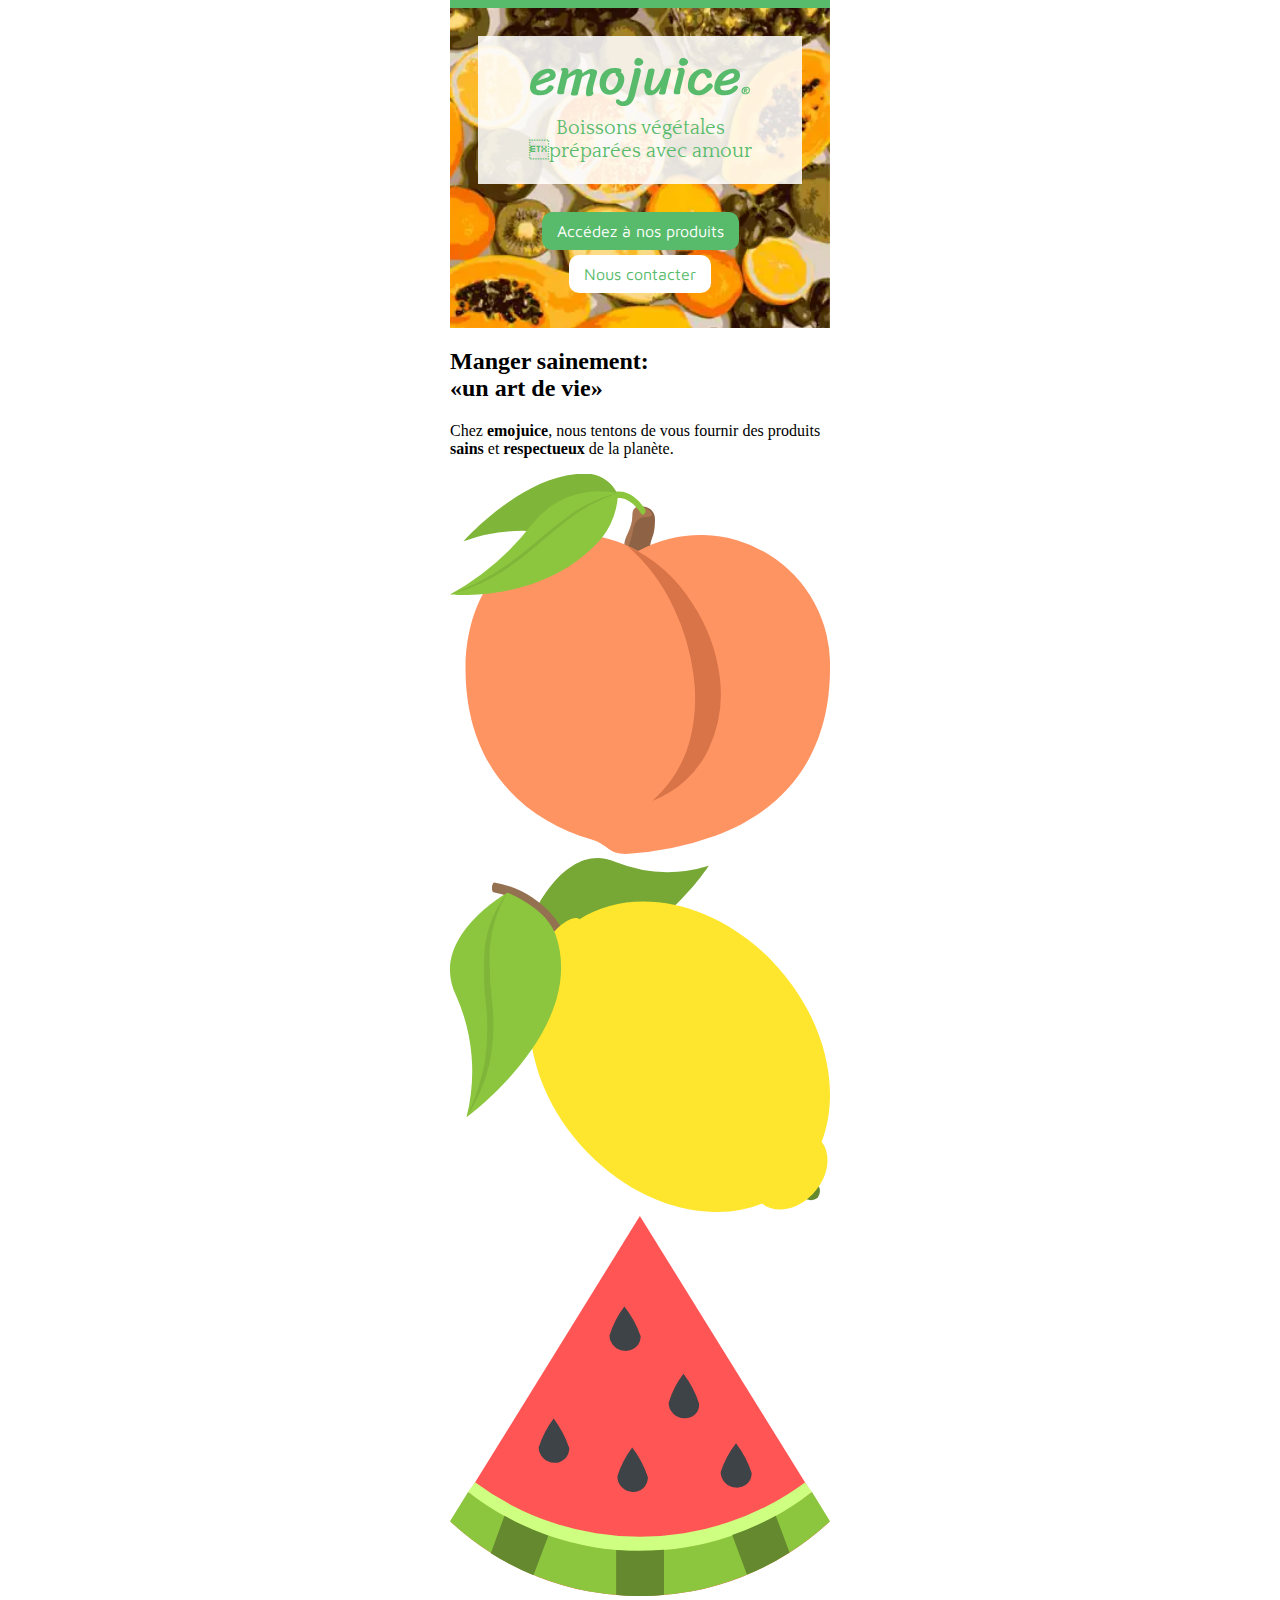
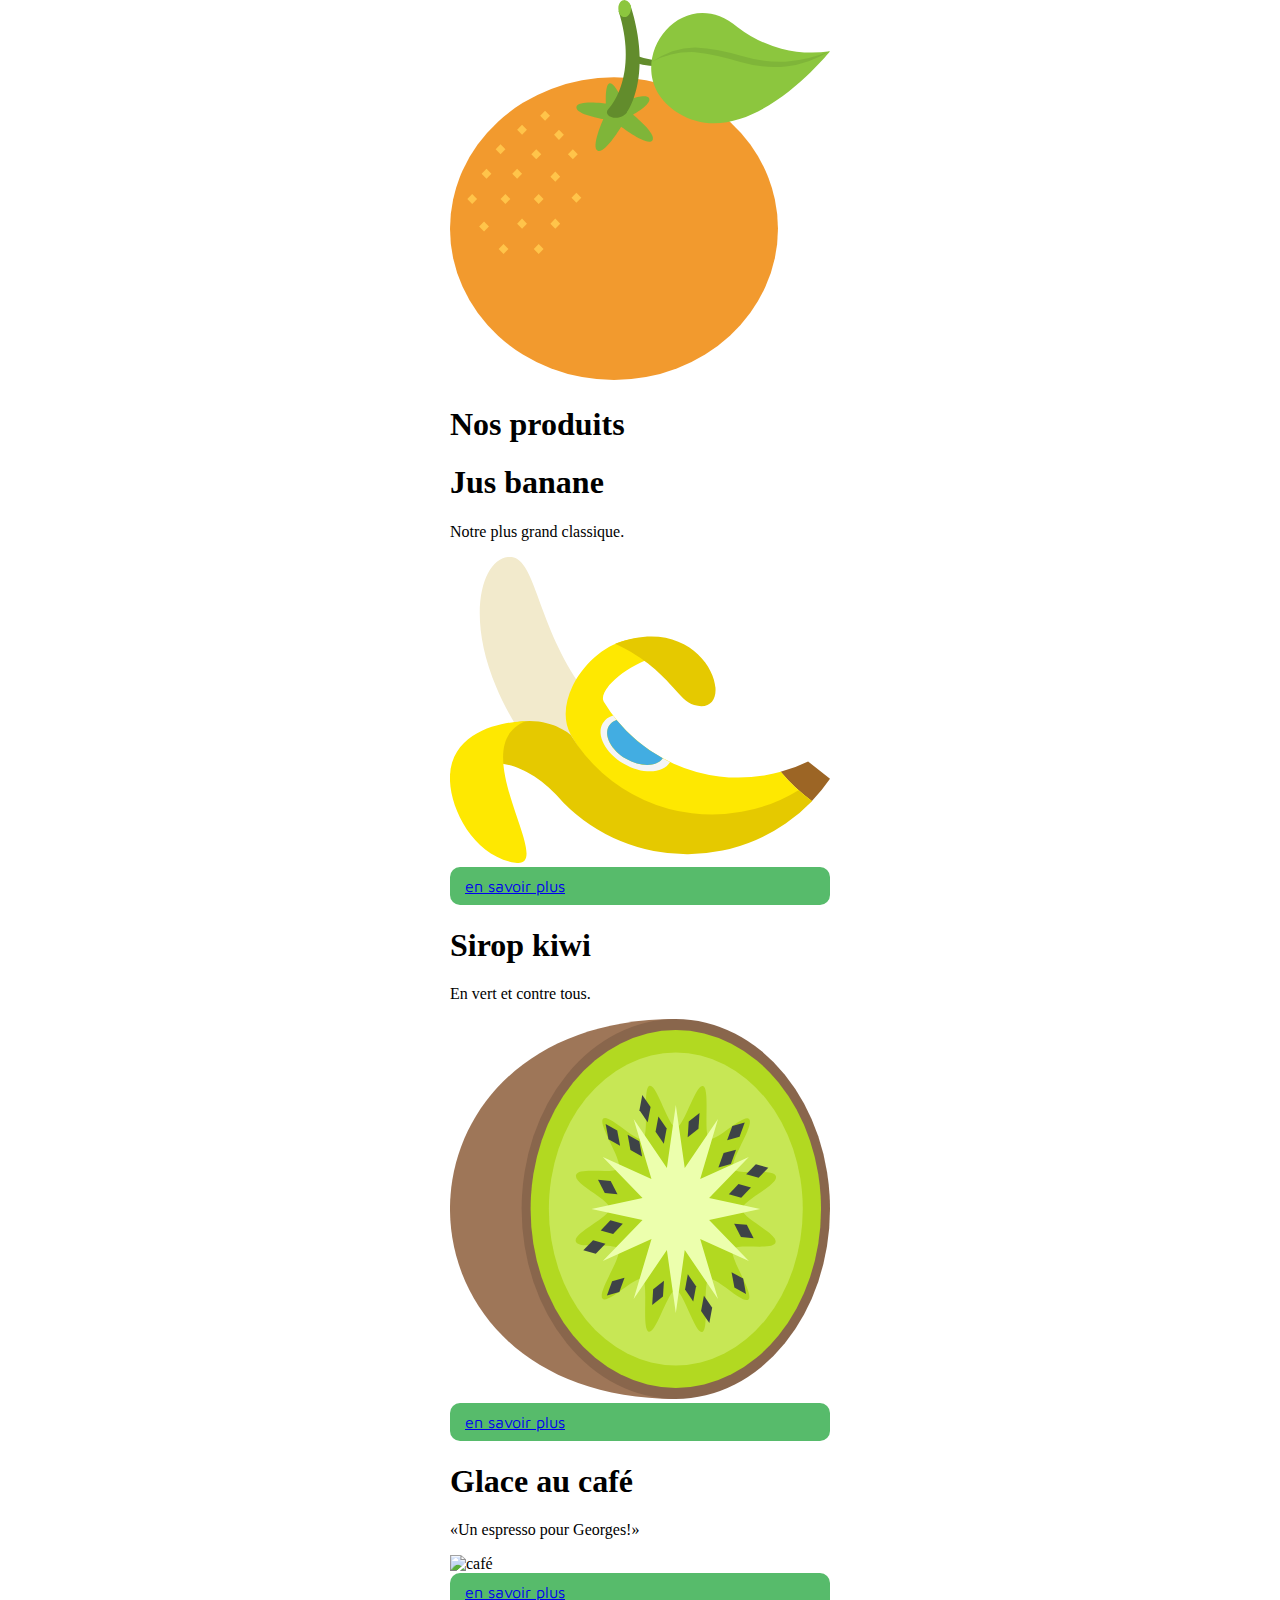
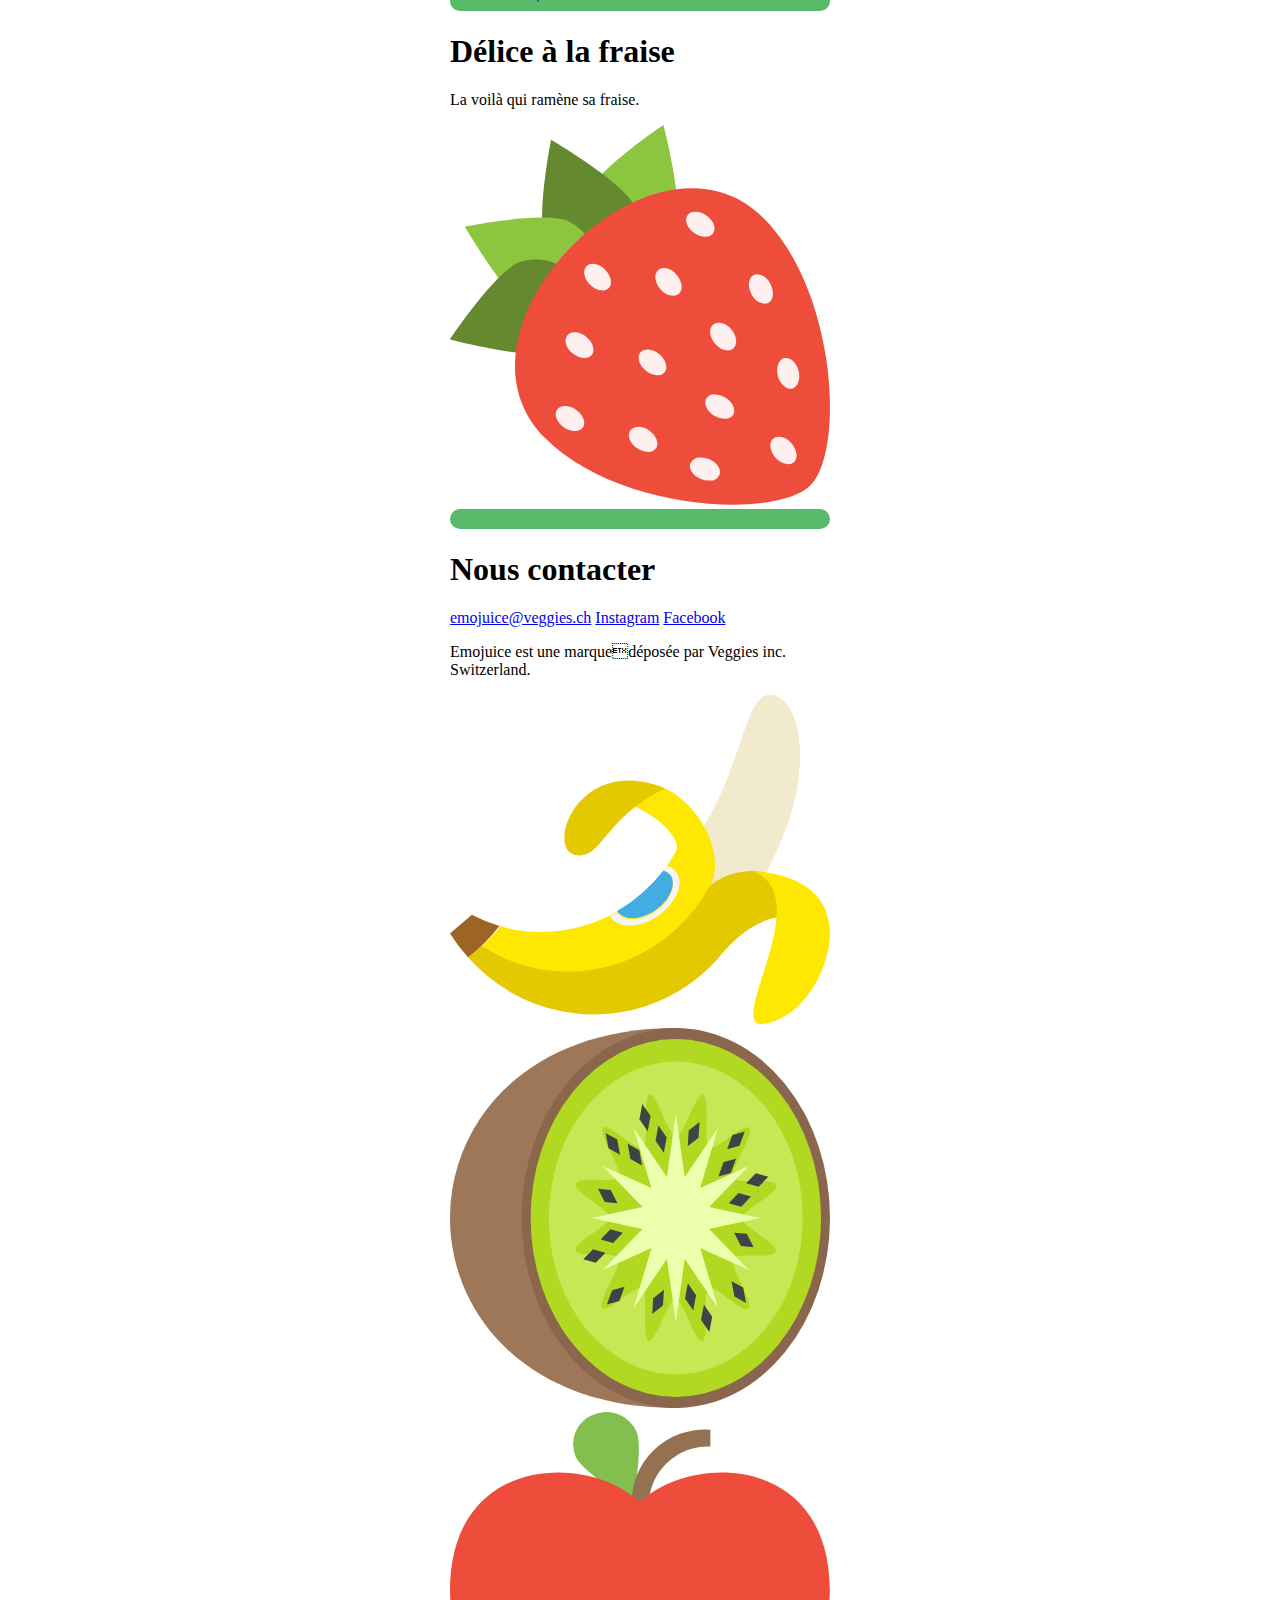
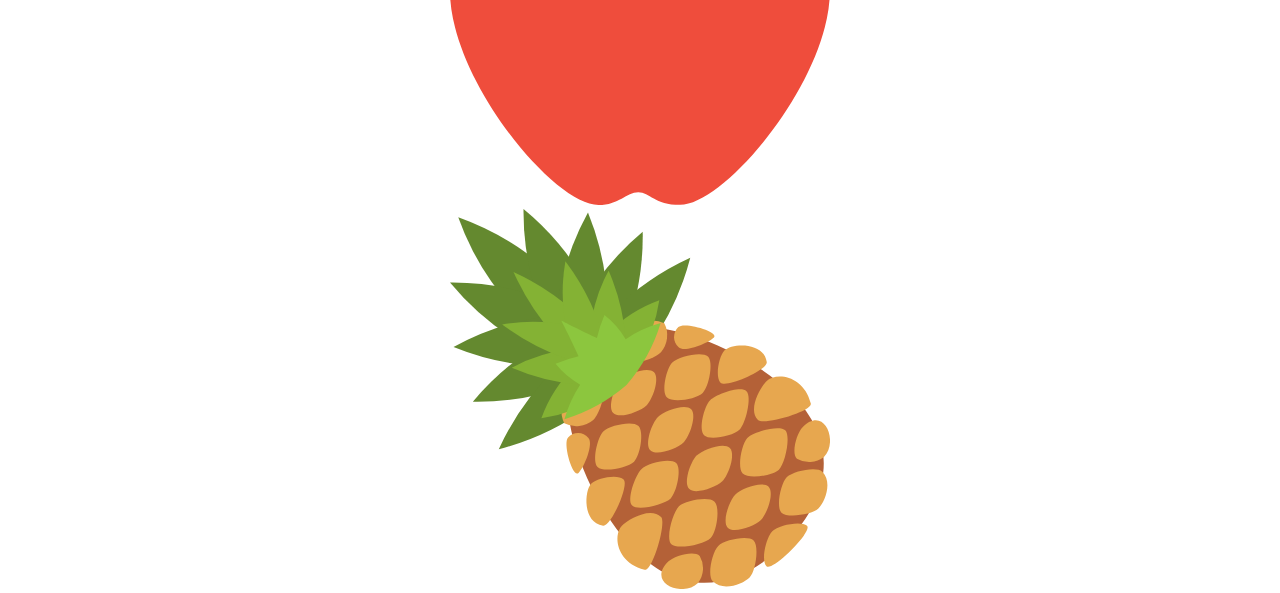
==== index.html @ 847518c9 "corrections main h2 index html" ====
<!DOCTYPE html>
<html>
  <head>
    <meta charset="UTF-8" />
    <meta name="viewport" content="width=device-width, initial-scale=1.0" />
    <title>emojuice</title>
    <link rel="stylesheet" href="css/styles.css"/>
    <link rel="preconnect" href="https://fonts.googleapis.com">
    <link rel="preconnect" href="https://fonts.gstatic.com" crossorigin>
    <link href="https://fonts.googleapis.com/css2?family=Maven+Pro:wght@400;700&family=Quattrocento:wght@400;700&family=Sriracha&display=swap" rel="stylesheet">
</head>
<body>
  <header>
    <div class="title">
      <h1>
        <img src="img/SVG/titre.svg" alt="image titre">
      </h1>
      <p>Boissons végétales<br>préparées avec amour</br></p>
    </div>
    <nav>
      <a class="button" href="#produits"> Accédez à nos produits</a>
      <a class="button button-white" href="#contacts"> Nous contacter</a>
    </nav>
  </header>
  <main>
    <h2>Manger sainement:<br>«un art de vie»</br></h2>
    <p>Chez <strong>emojuice</strong>, nous tentons de vous fournir des produits 
      <strong>sains</strong> et <strong>respectueux</strong> de la planète.
    </p>
    <img src="img/SVG/peche.svg" alt="peche">
    <img src="img/SVG/citron.svg" alt="citron">
    <img src="img/SVG/pasteque.svg" alt="pasteque">
    <img src="img/SVG/orange.svg" alt="orange">
    <div class="products">
      <h1>Nos produits</h1>
    </div>
    <article>
      <h1>Jus banane</h1>
      <p>Notre plus grand classique.</p>
      <img src="img/SVG/banane.svg" alt="banane">
      <div class="button">
        <a href="kiwi.html">en savoir plus</a>
      </div>
    </article>
    <article>
      <h1>Sirop kiwi</h1>
      <p>En vert et contre tous.</p>
      <img src="img/SVG/kiwi.svg" alt="kiwi">
      <div class="button">
        <a href="kiwi.html">en savoir plus</a>
      </div>
    </article>
    <article>
      <h1>Glace au café</h1>
      <p>«Un espresso pour Georges!»</p>
      <img src="img/SVG/café.svg" alt="café">
      <div class="button">
        <a href="kiwi.html">en savoir plus</a>
      </div>
    </article>
    <article>
      <h1>Délice à la fraise</h1>
      <p>La voilà qui ramène sa fraise.</p>
      <img src="img/SVG/fraise.svg" alt="fraise">
      <div class="button">
        <a href="kiwi.html"></a>
      </div>
    </article>
  </main>
  <footer>
    <h1>Nous contacter</h1>
    <div class="button_mail">
      <a href="mailto:emojuice@veggies.ch">emojuice@veggies.ch</a>
      <a href="https://www.instagram.com/">Instagram</a>
      <a href="https://www.facebook.com/Meta/">Facebook</a>
    </div>
      <p>Emojuice est une marquedéposée par Veggies inc. Switzerland.</p>
      <img src="img/SVG/banane 2.svg" alt="banane">
      <img src="img/SVG/kiwi.svg" alt="kiwi">
      <img src="img/SVG/pomme.svg" alt="pomme">
      <img src="img/SVG/ananas.svg" alt="ananas">
  </footer>
</body>
</html>
---- css/styles.css ----
/*
  font-family: 'Maven Pro', sans-serif;
  font-family: 'Quattrocento', serif;
  font-family: 'Sriracha', cursive;
*/

html {
  scroll-behavior: smooth;
}

body {
  max-width: 380px;
  margin: auto;
}

header {
  background-image: url('../img/image-fruits.webp');
  height: 320px;
  background-size: cover;
  border-top: 8px solid #57bb6b;
}

header h1 {
  margin-bottom: 1px;
  margin-top: 20px;
}

.title {
  background-color: #ffffffdd;
  margin: 28px 28px; 
  padding: 2px 0;
  font-family: 'Quattrocento', serif;
  font-size: 20px;
  text-align: center;
}

.title p {
  margin-top: 1px;
  color: #57bb6b;
}

.title img {
  width: 220px;
}

nav {
  display: flex;
  flex-direction: column;
  align-items: center ;
}

.button {
  background-color: #57bb6b;
  margin: 0px 0px 5px;
  padding: 10px 15px;
  text-decoration: none;
  font-family: 'Maven Pro', sans-serif;
  color: #ffffff;
  border-radius: 10px;
}

.button-white {
  background-color: #ffffff;
  text-decoration: none;
  font-family: 'Maven Pro', sans-serif;
  color: #57bb6b;
  border-radius: 10px;
}
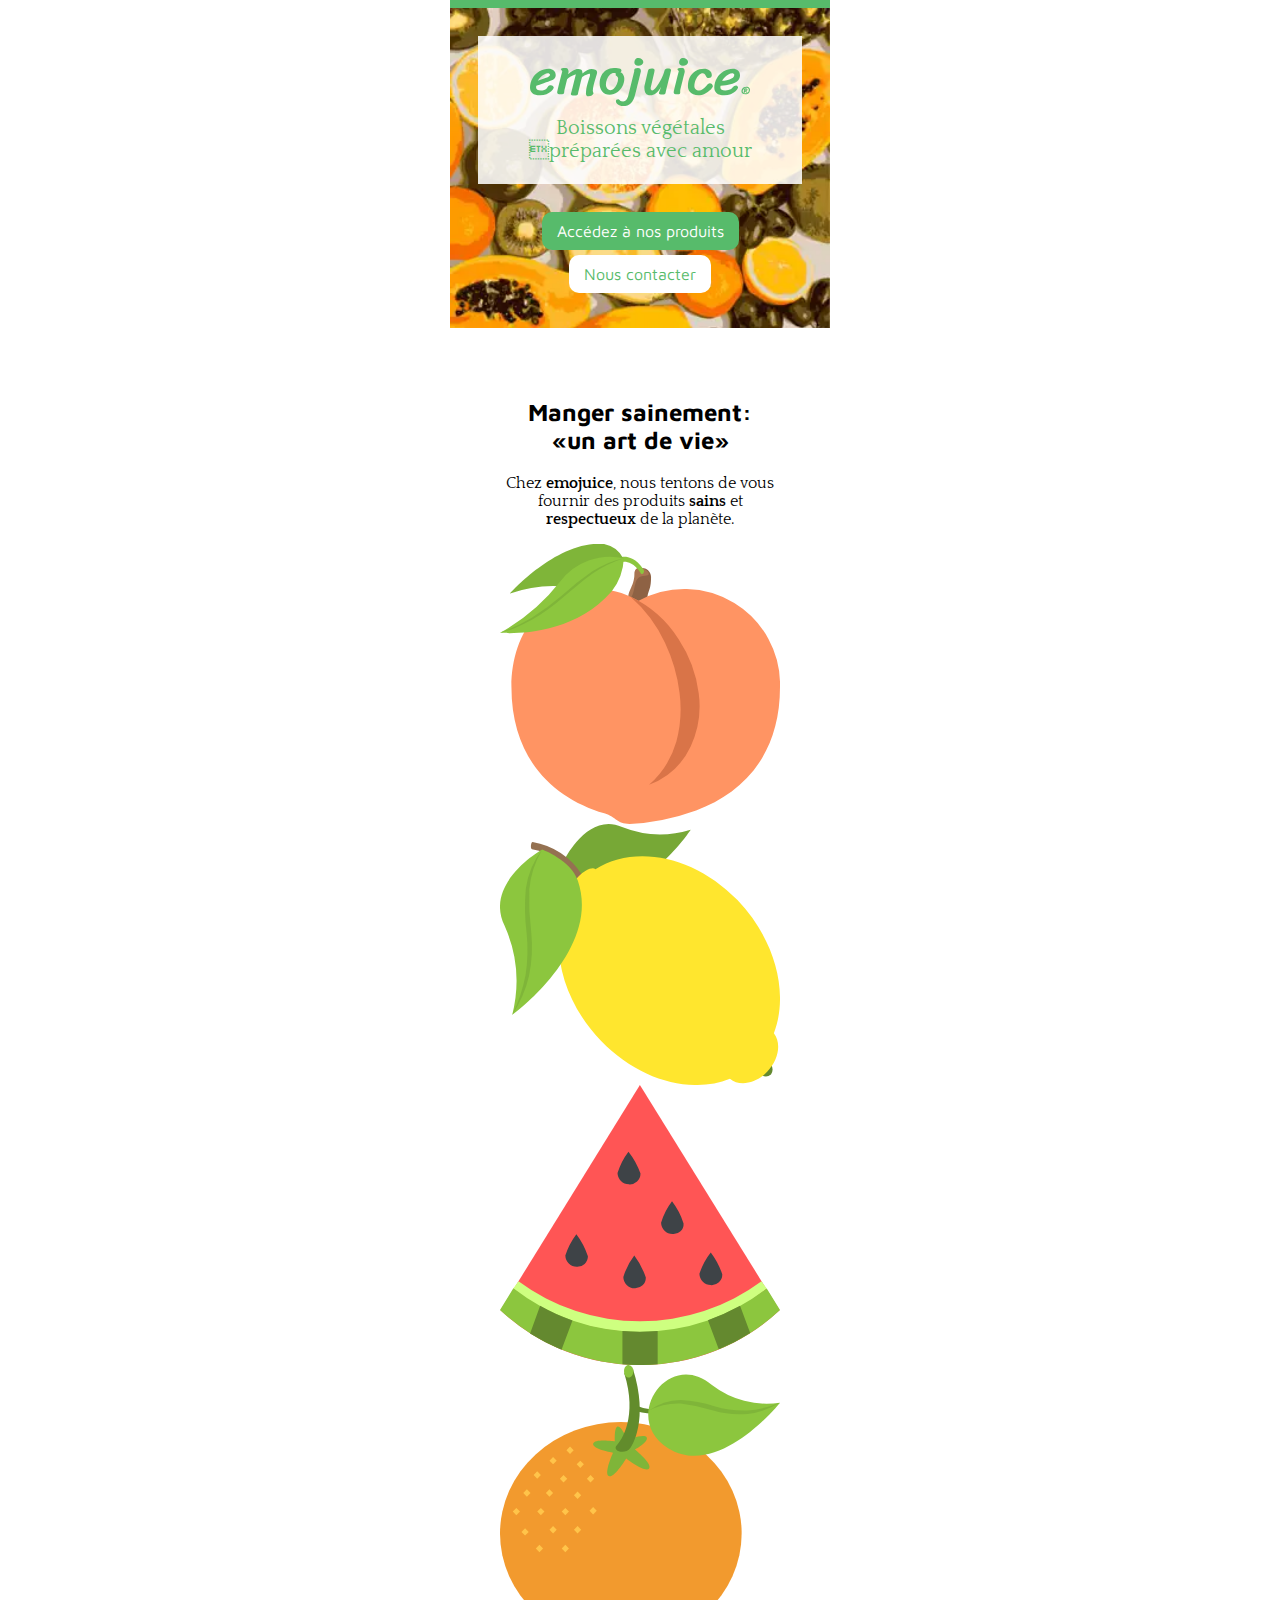
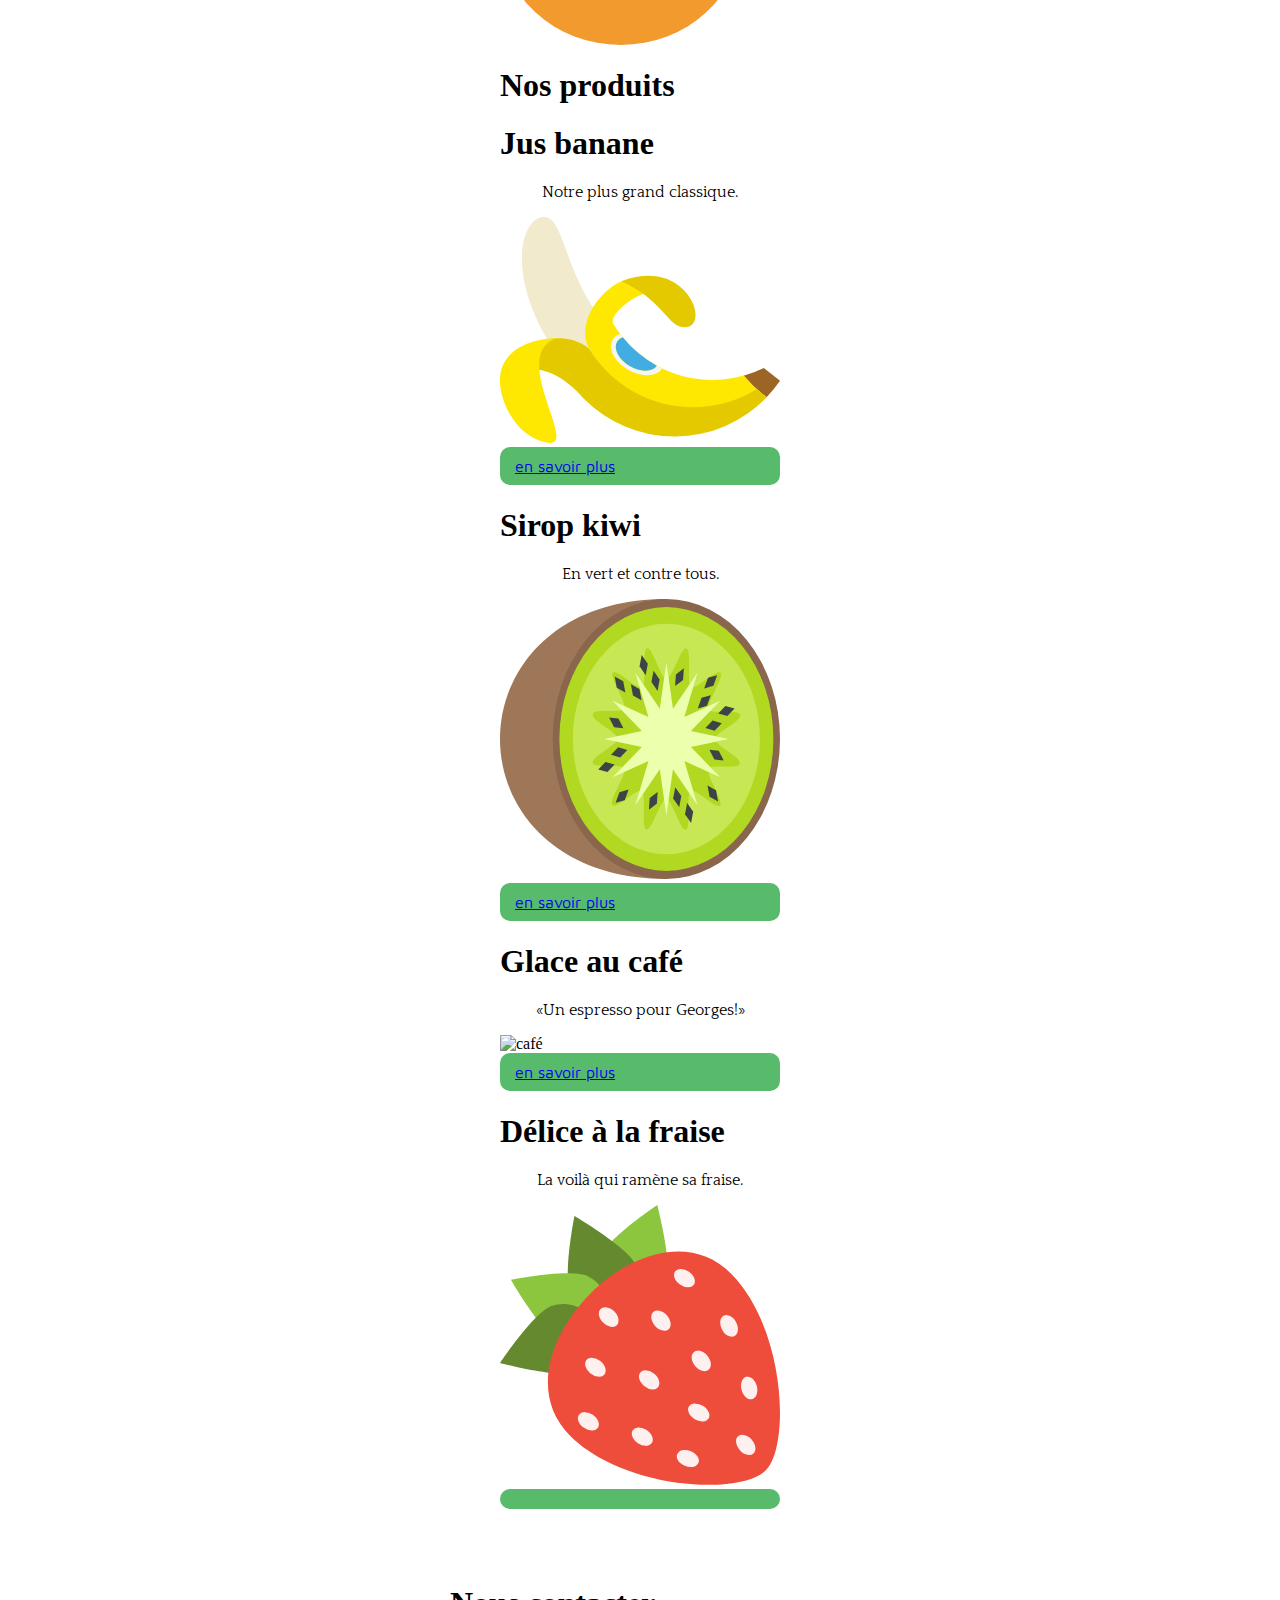
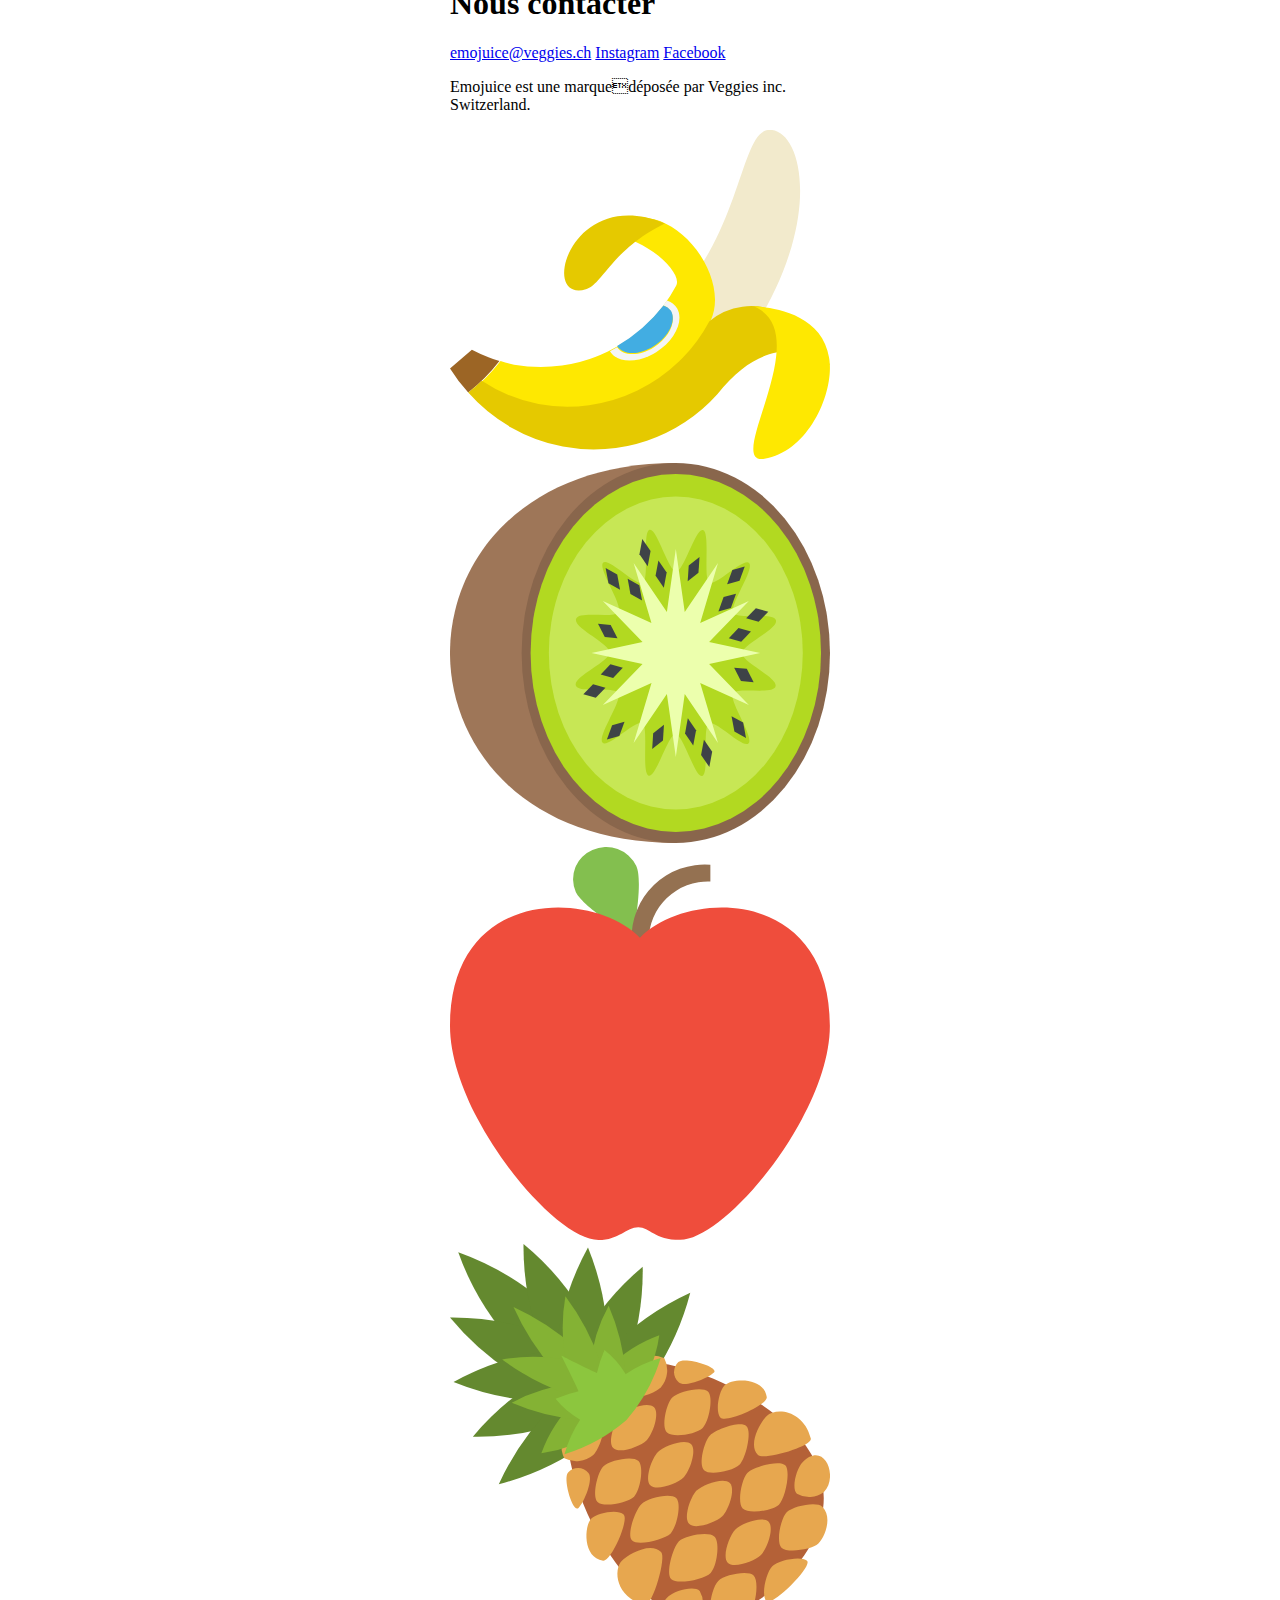
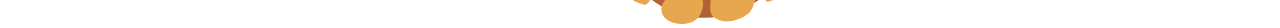
==== commit 60eb2410: "rajout nav index html" ====
--- a/index.html
+++ b/index.html
@@ -27,10 +27,12 @@
     <p>Chez <strong>emojuice</strong>, nous tentons de vous fournir des produits 
       <strong>sains</strong> et <strong>respectueux</strong> de la planète.
     </p>
-    <img src="img/SVG/peche.svg" alt="peche">
-    <img src="img/SVG/citron.svg" alt="citron">
-    <img src="img/SVG/pasteque.svg" alt="pasteque">
-    <img src="img/SVG/orange.svg" alt="orange">
+    <nav class="container-fruit">
+      <img src="img/SVG/peche.svg" alt="peche">
+      <img src="img/SVG/citron.svg" alt="citron">
+      <img src="img/SVG/pasteque.svg" alt="pasteque">
+      <img src="img/SVG/orange.svg" alt="orange">
+    </nav>
     <div class="products">
       <h1>Nos produits</h1>
     </div>
--- a/css/styles.css
+++ b/css/styles.css
@@ -67,3 +67,20 @@
   border-radius: 10px;
 }
 
+main {
+  padding: 50px;
+}
+
+main h2 {
+  font-family: 'Maven Pro', sans-serif;
+  font-size: 24px;
+  text-align: center;
+}
+
+main p {
+  font-family: 'Quattrocento', serif;
+  font-size: 16px;
+  text-align: center;
+}
+
+
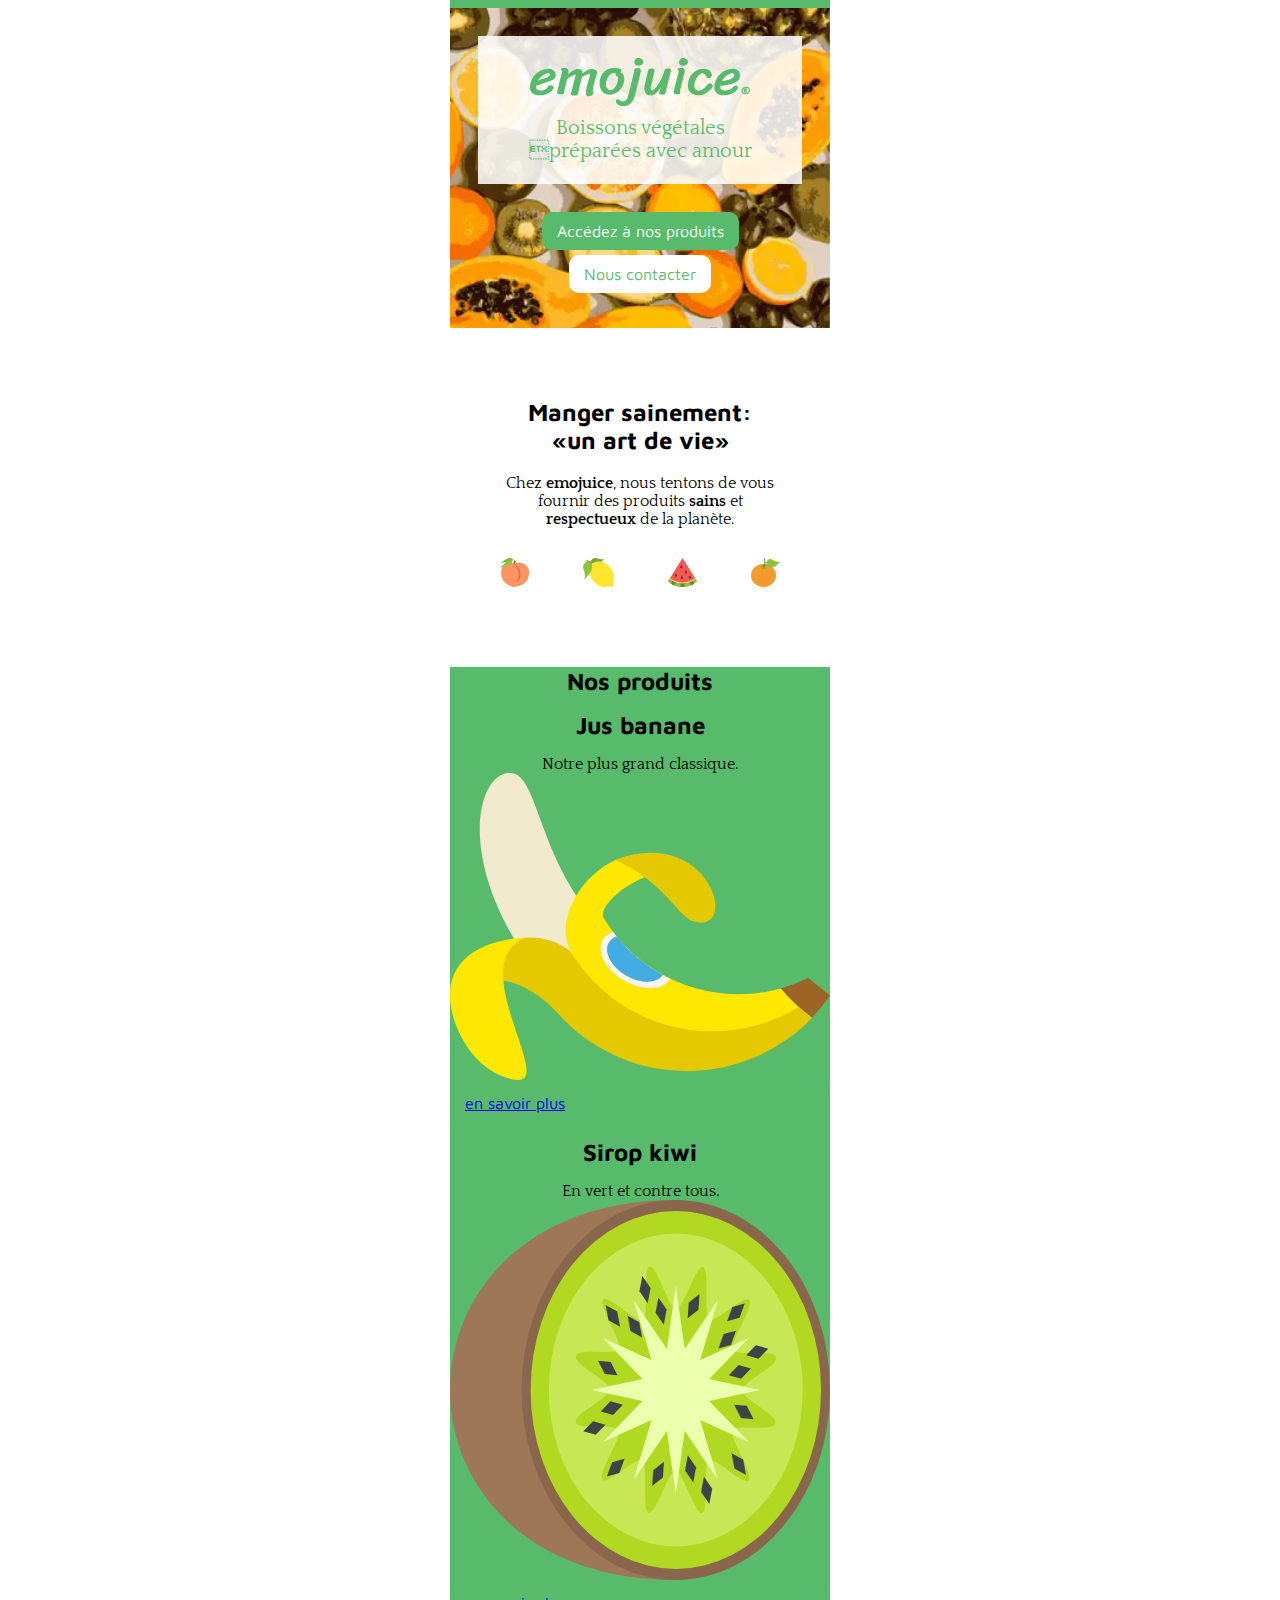
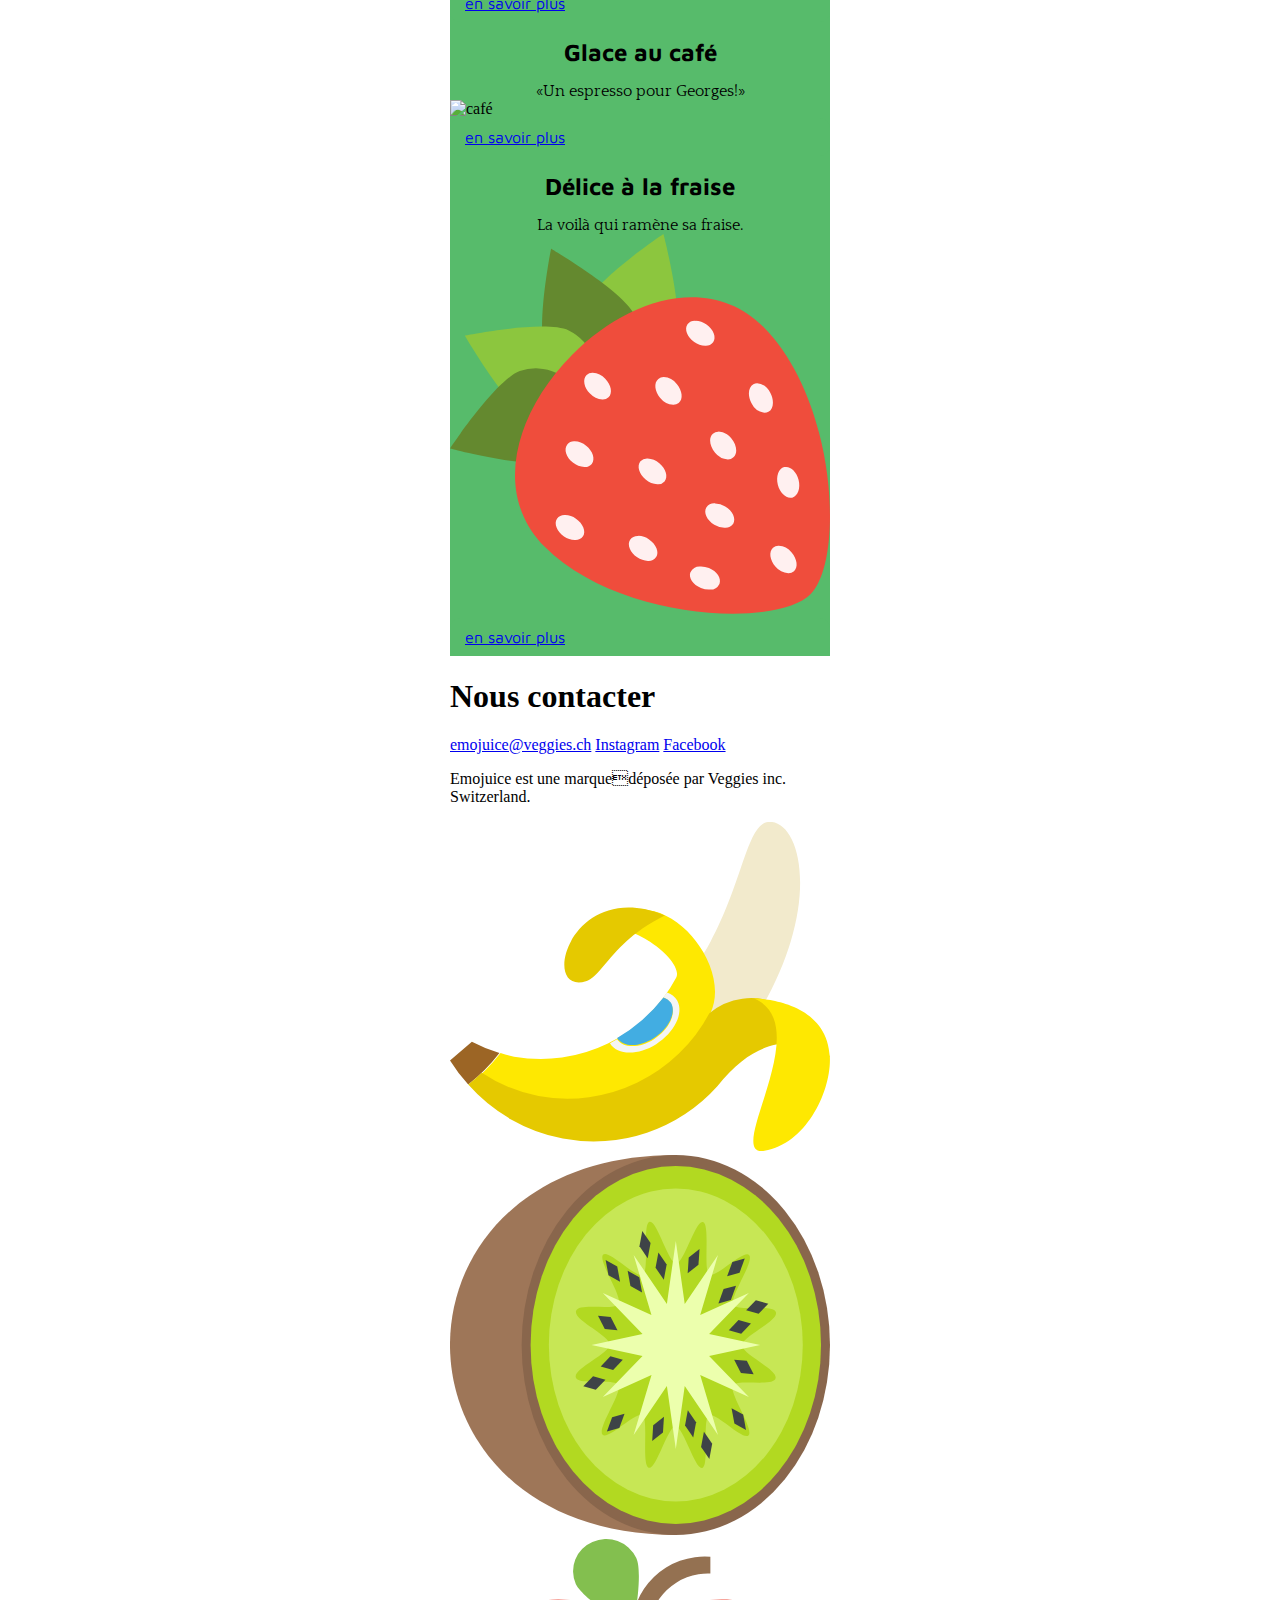
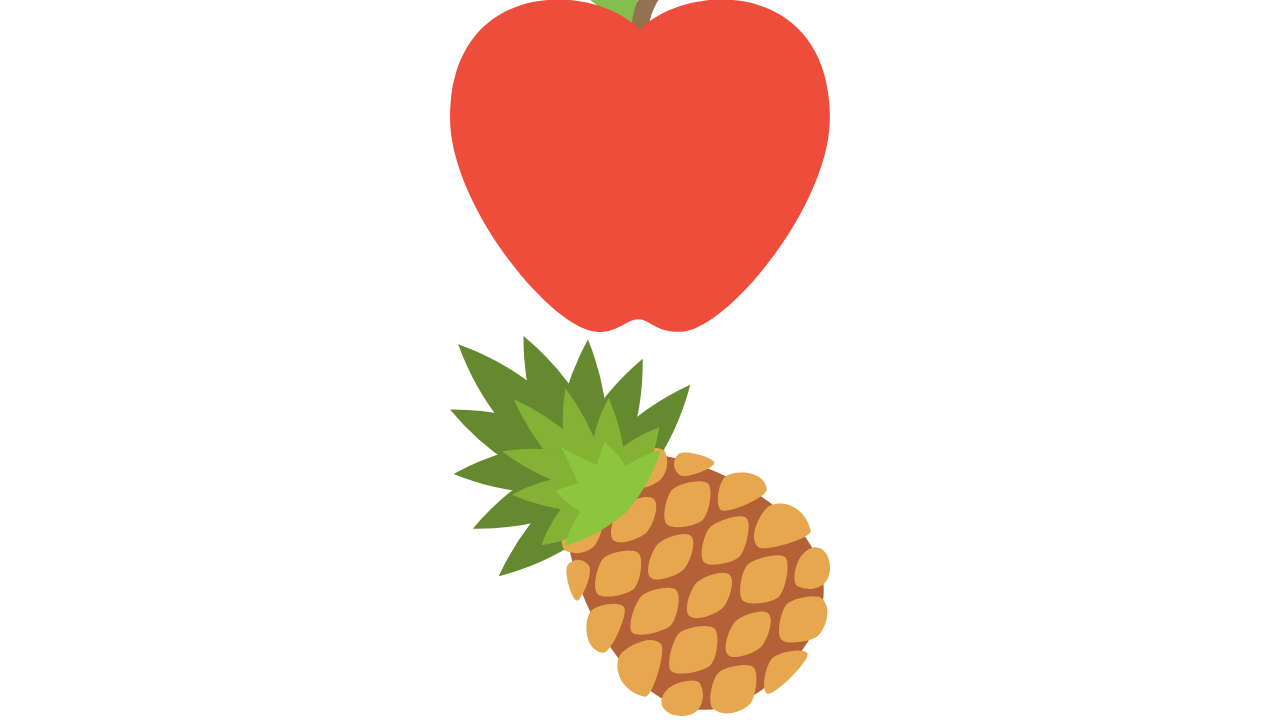
==== commit 95612bbe: "changement css padding et margin" ====
--- a/index.html
+++ b/index.html
@@ -35,7 +35,6 @@
     </nav>
     <div class="products">
       <h1>Nos produits</h1>
-    </div>
     <article>
       <h1>Jus banane</h1>
       <p>Notre plus grand classique.</p>
@@ -65,9 +64,10 @@
       <p>La voilà qui ramène sa fraise.</p>
       <img src="img/SVG/fraise.svg" alt="fraise">
       <div class="button">
-        <a href="kiwi.html"></a>
+        <a href="kiwi.html">en savoir plus</a>
       </div>
     </article>
+    </div>
   </main>
   <footer>
     <h1>Nous contacter</h1>
--- a/css/styles.css
+++ b/css/styles.css
@@ -68,7 +68,7 @@
 }
 
 main {
-  padding: 50px;
+  padding-top: 50px;
 }
 
 main h2 {
@@ -81,6 +81,29 @@
   font-family: 'Quattrocento', serif;
   font-size: 16px;
   text-align: center;
+  margin: 0 50px;
 }
 
+.container-fruit {
+  display: flex;
+  flex-direction: row;
+  justify-content: space-between;
+  margin: 30px 50px;
+  padding-bottom: 50px;
+}
 
+.container-fruit img {
+  height: 29px;
+}
+
+.products {
+  background-color: #57bb6b;
+  padding: 0;
+}
+
+.products h1 {
+  font-family: 'Maven Pro', sans-serif;
+  font-size: 24px;
+  text-align: center;
+}
+
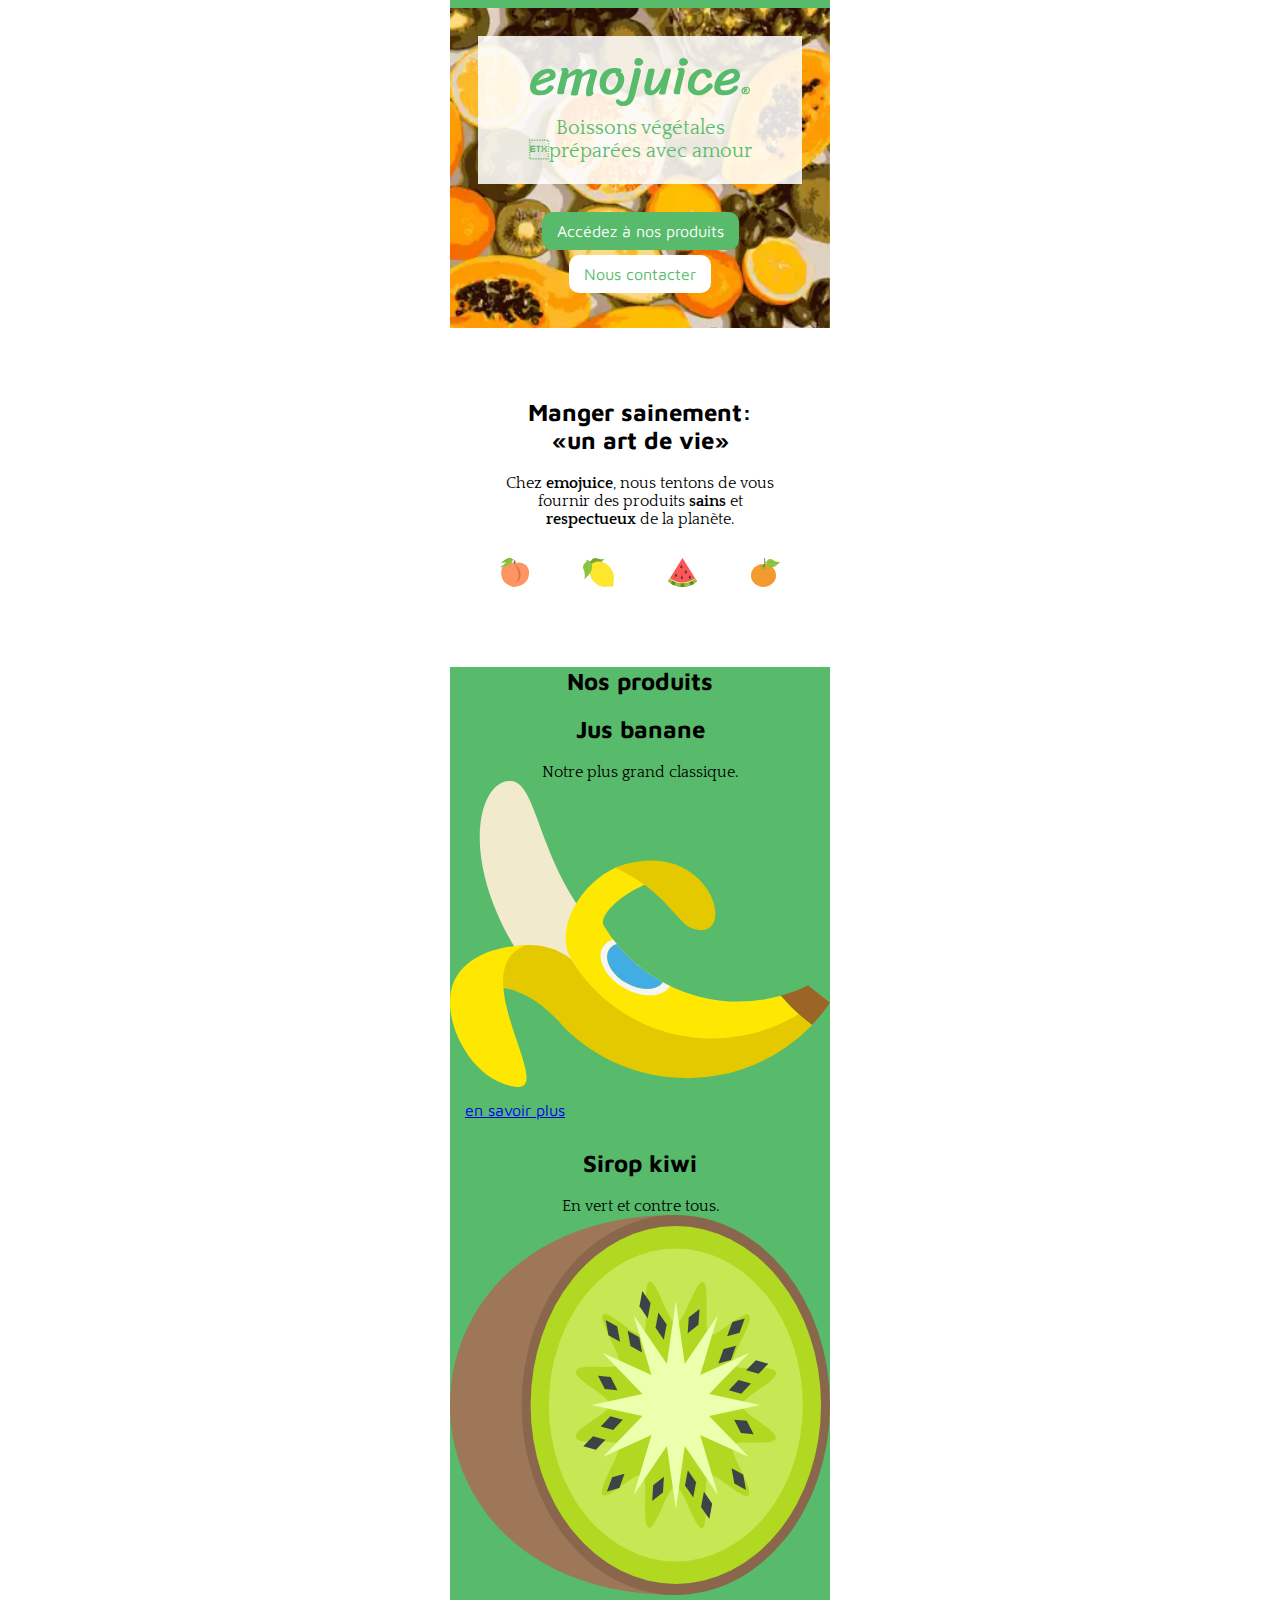
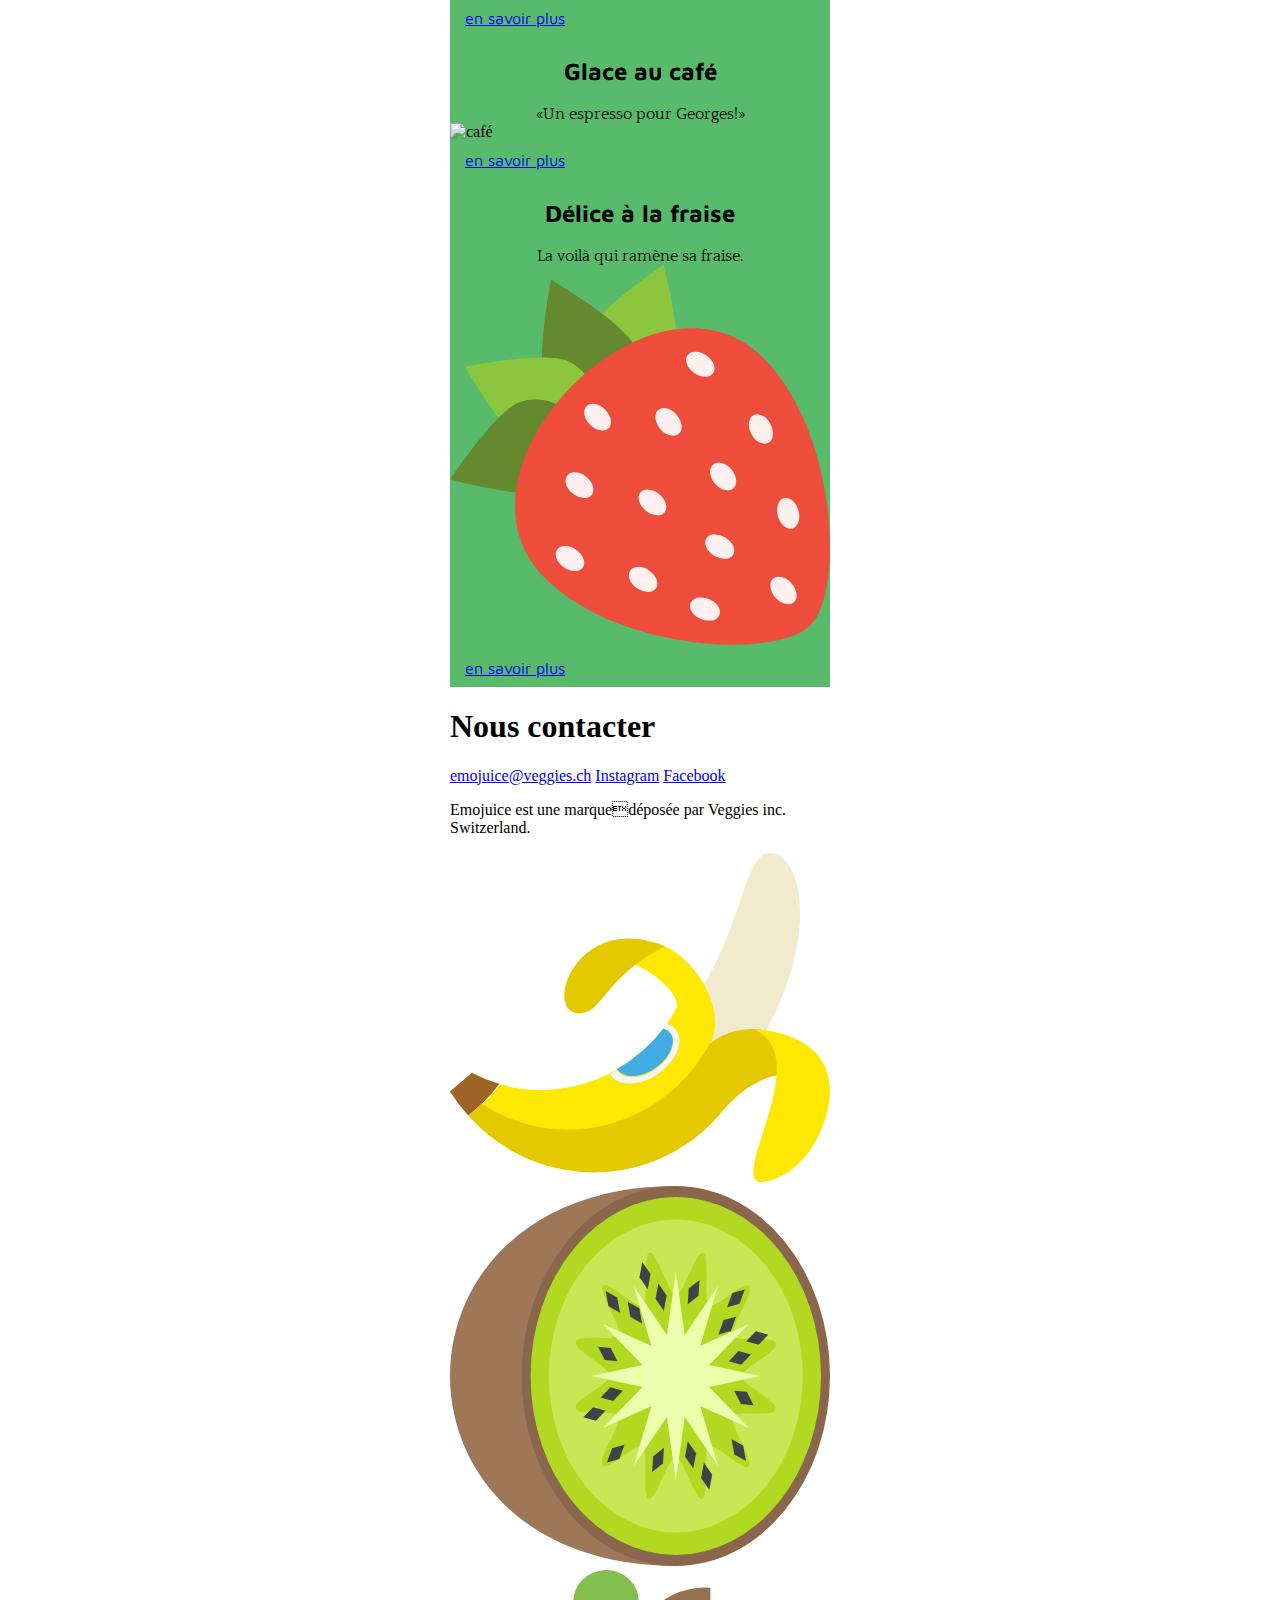
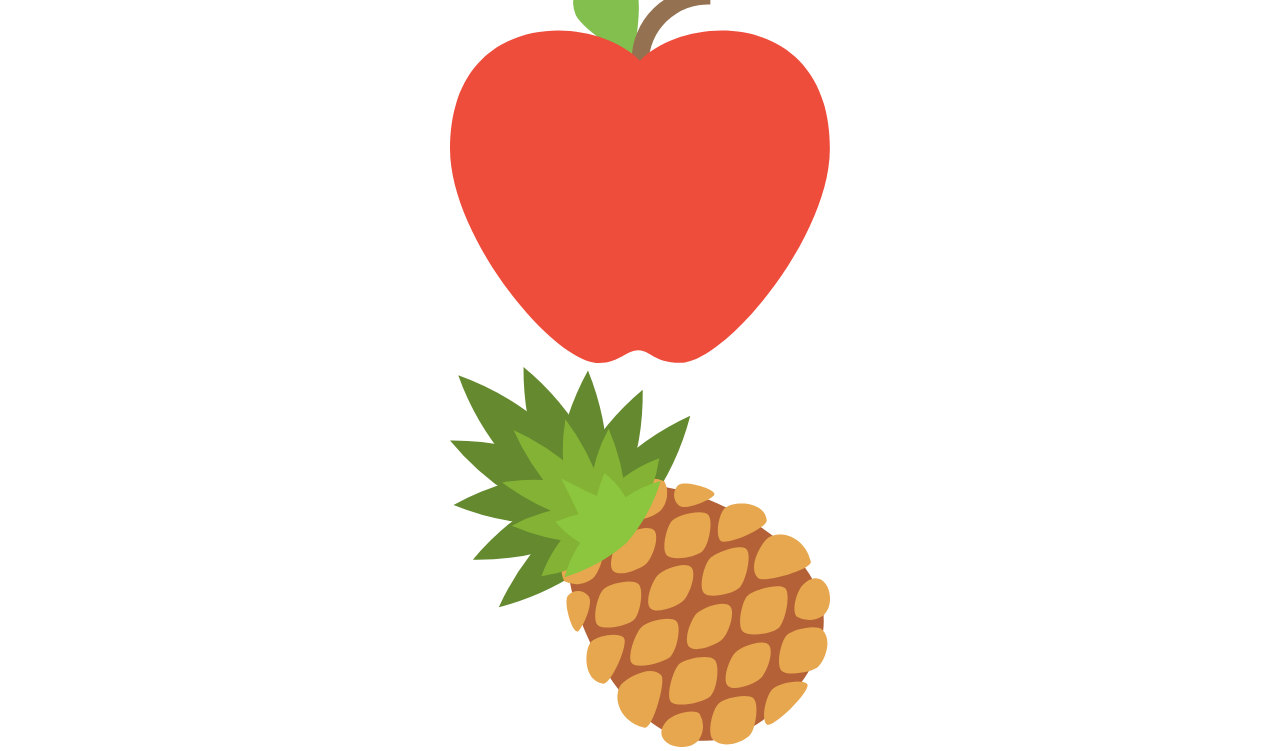
==== commit 7e623834: "changement h1 --> h2 index html" ====
--- a/index.html
+++ b/index.html
@@ -36,7 +36,7 @@
     <div class="products">
       <h1>Nos produits</h1>
     <article>
-      <h1>Jus banane</h1>
+      <h2>Jus banane</h2>
       <p>Notre plus grand classique.</p>
       <img src="img/SVG/banane.svg" alt="banane">
       <div class="button">
@@ -44,7 +44,7 @@
       </div>
     </article>
     <article>
-      <h1>Sirop kiwi</h1>
+      <h2>Sirop kiwi</h2>
       <p>En vert et contre tous.</p>
       <img src="img/SVG/kiwi.svg" alt="kiwi">
       <div class="button">
@@ -52,7 +52,7 @@
       </div>
     </article>
     <article>
-      <h1>Glace au café</h1>
+      <h2>Glace au café</h2>
       <p>«Un espresso pour Georges!»</p>
       <img src="img/SVG/café.svg" alt="café">
       <div class="button">
@@ -60,7 +60,7 @@
       </div>
     </article>
     <article>
-      <h1>Délice à la fraise</h1>
+      <h2>Délice à la fraise</h2>
       <p>La voilà qui ramène sa fraise.</p>
       <img src="img/SVG/fraise.svg" alt="fraise">
       <div class="button">
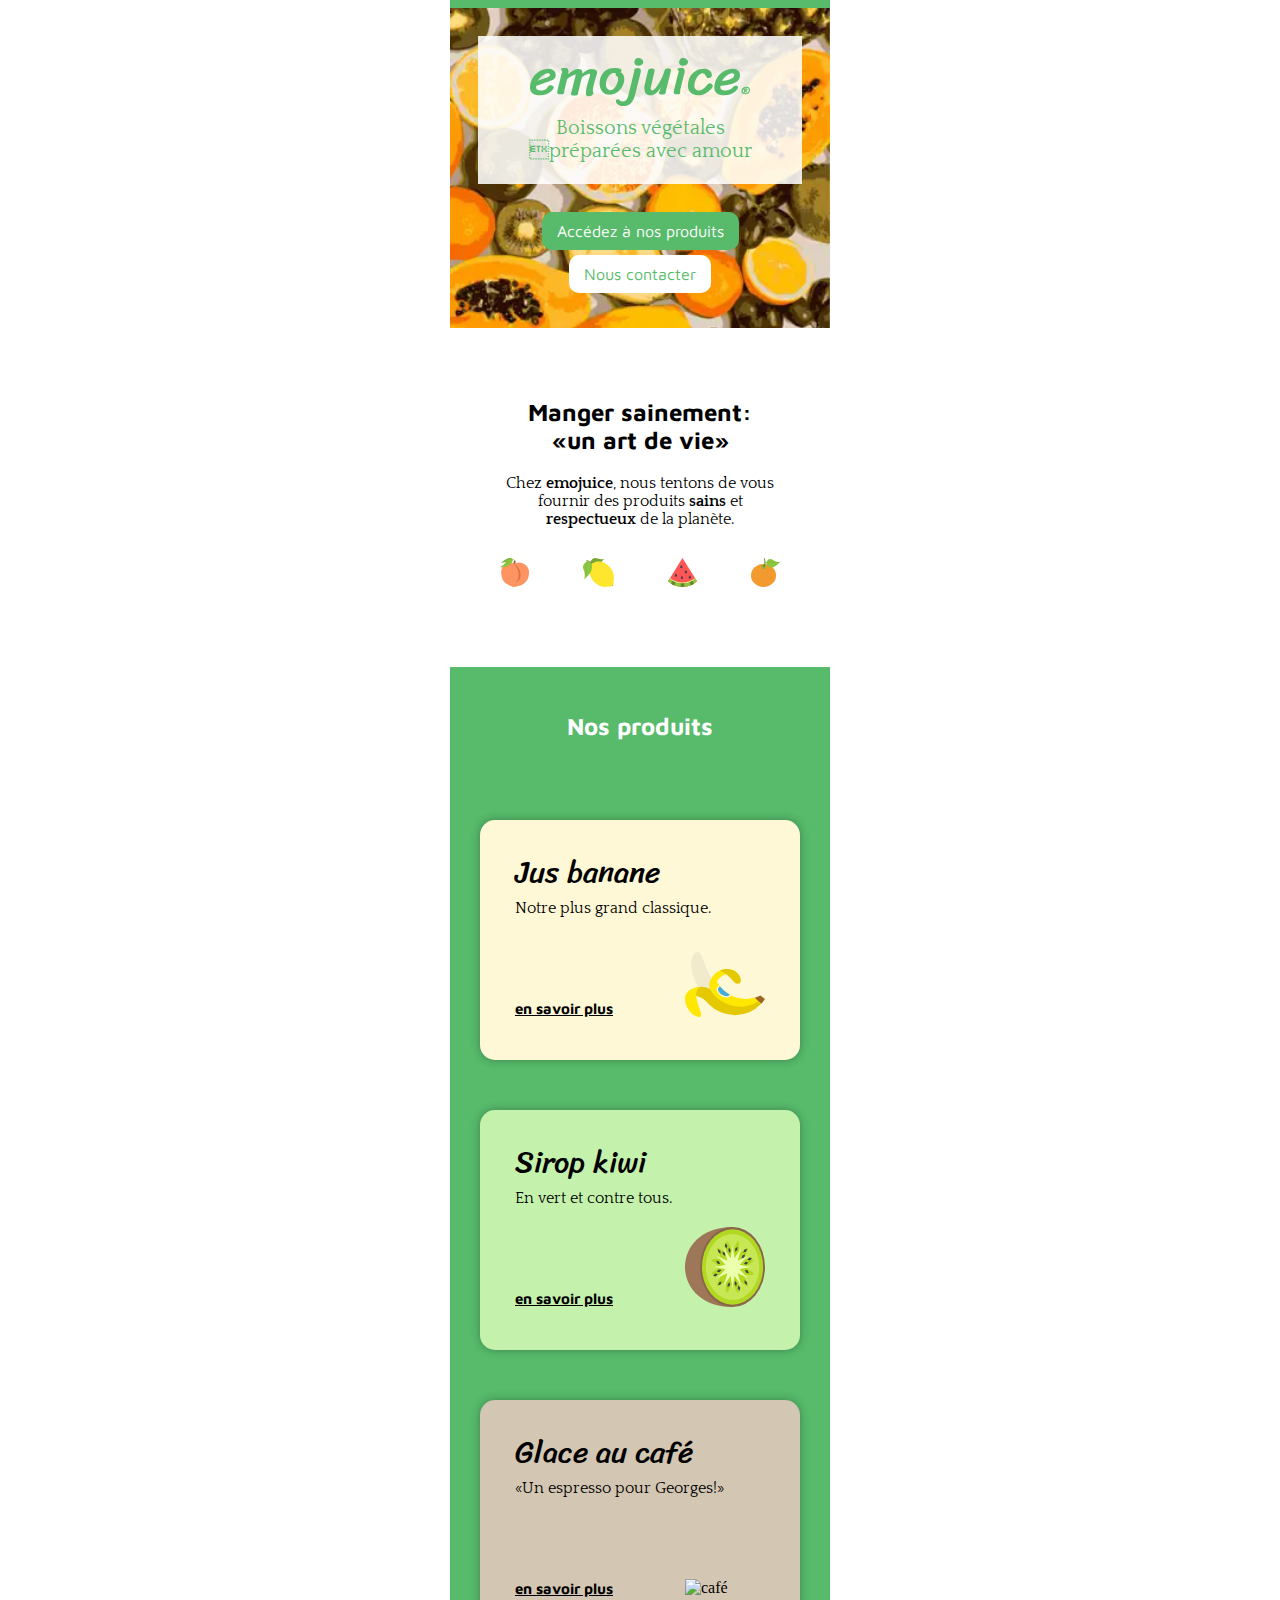
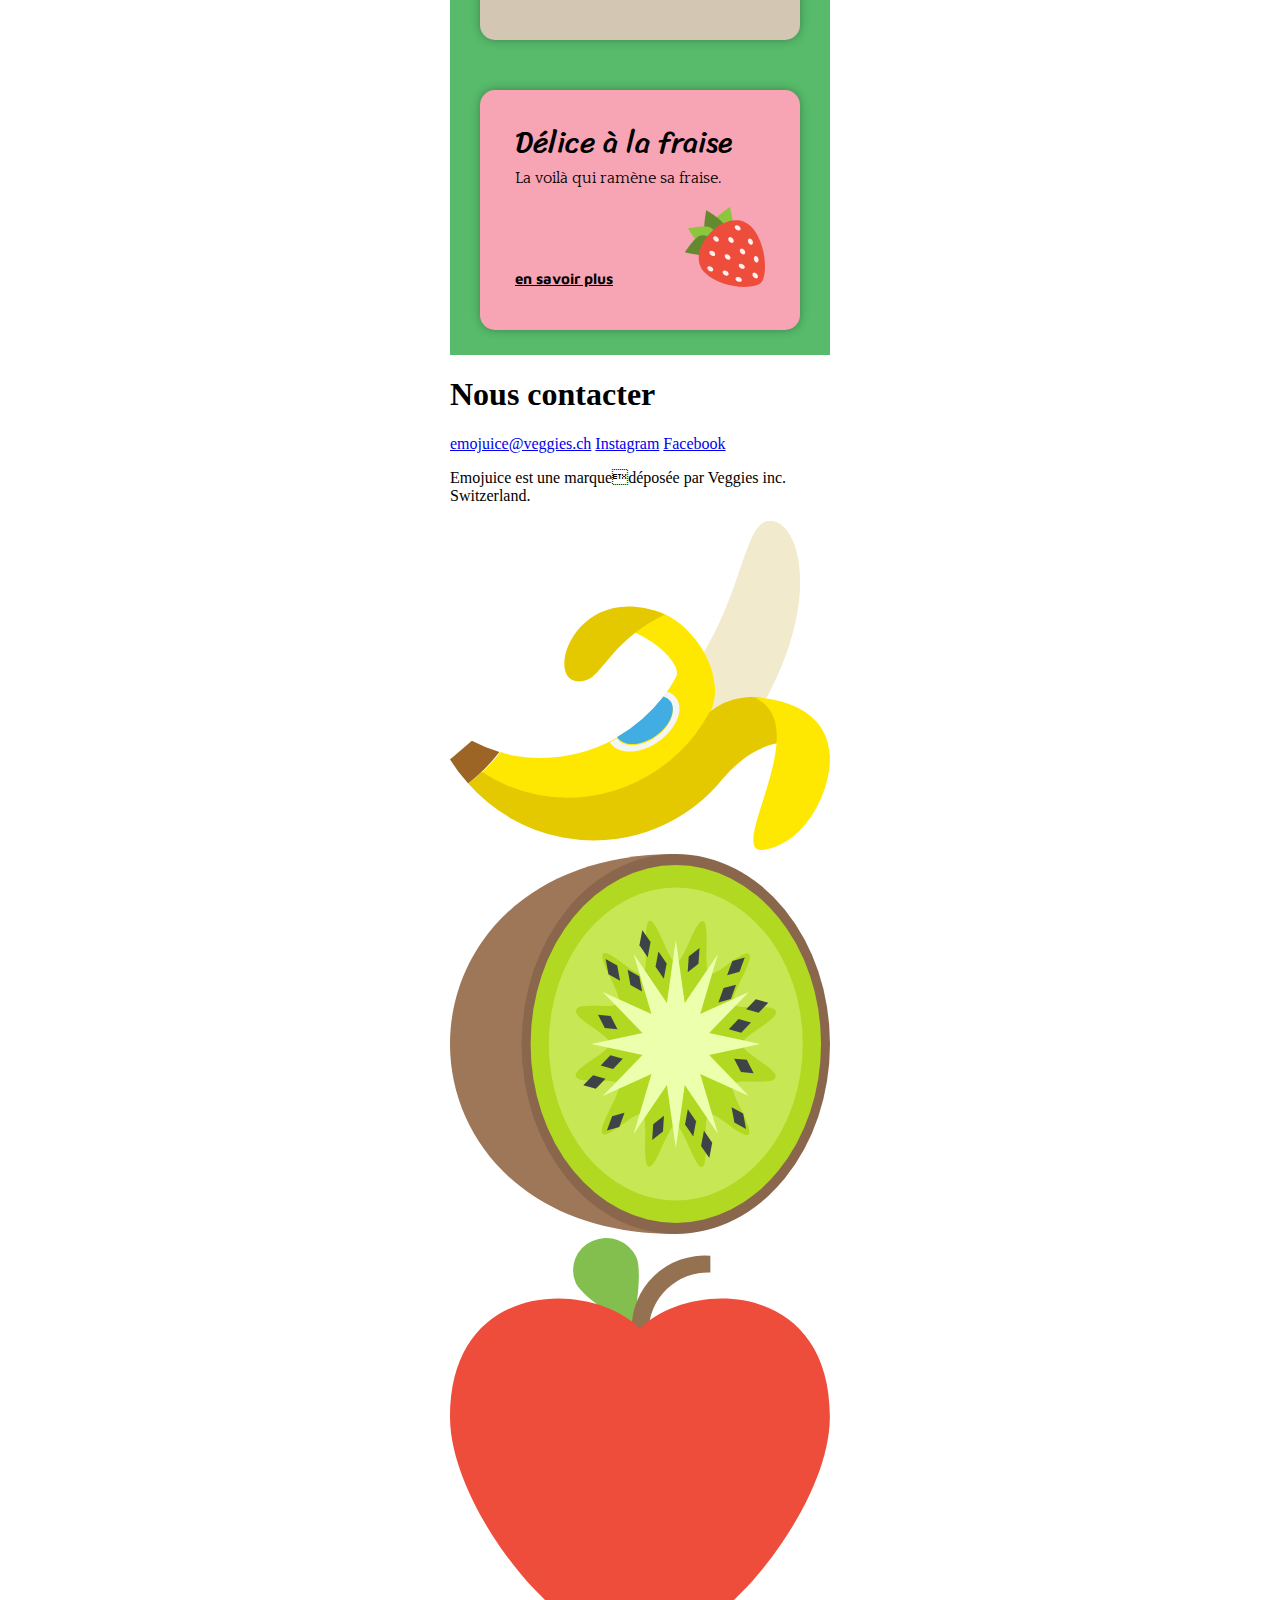
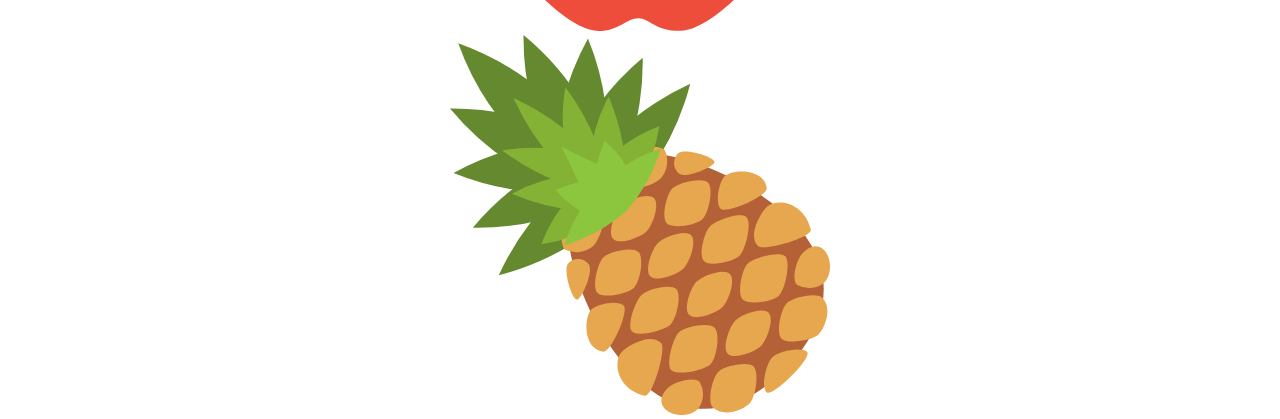
==== commit 54bb57e3: "ajout main article index html" ====
--- a/index.html
+++ b/index.html
@@ -33,38 +33,39 @@
       <img src="img/SVG/pasteque.svg" alt="pasteque">
       <img src="img/SVG/orange.svg" alt="orange">
     </nav>
-    <div class="products">
+    <div class="products" id="produits">
       <h1>Nos produits</h1>
-    <article>
+    <div class="list">
+    <article class="product-banana">
       <h2>Jus banane</h2>
       <p>Notre plus grand classique.</p>
-      <img src="img/SVG/banane.svg" alt="banane">
-      <div class="button">
+      <div class="more">
         <a href="kiwi.html">en savoir plus</a>
+        <img src="img/SVG/banane.svg" alt="banane">
       </div>
     </article>
-    <article>
+    <article class="product-kiwi">
       <h2>Sirop kiwi</h2>
       <p>En vert et contre tous.</p>
-      <img src="img/SVG/kiwi.svg" alt="kiwi">
-      <div class="button">
+      <div class="more">
         <a href="kiwi.html">en savoir plus</a>
+        <img src="img/SVG/kiwi.svg" alt="kiwi">
       </div>
     </article>
-    <article>
+    <article class="product-cafe">
       <h2>Glace au café</h2>
       <p>«Un espresso pour Georges!»</p>
-      <img src="img/SVG/café.svg" alt="café">
-      <div class="button">
+      <div class="more">
         <a href="kiwi.html">en savoir plus</a>
+        <img src="img/SVG/café.svg" alt="café">
       </div>
     </article>
-    <article>
+    <article class="product-fraise">
       <h2>Délice à la fraise</h2>
       <p>La voilà qui ramène sa fraise.</p>
-      <img src="img/SVG/fraise.svg" alt="fraise">
-      <div class="button">
+      <div class="more">
         <a href="kiwi.html">en savoir plus</a>
+        <img src="img/SVG/fraise.svg" alt="fraise">
       </div>
     </article>
     </div>
--- a/css/styles.css
+++ b/css/styles.css
@@ -99,11 +99,87 @@
 .products {
   background-color: #57bb6b;
   padding: 0;
+
 }
 
 .products h1 {
   font-family: 'Maven Pro', sans-serif;
   font-size: 24px;
   text-align: center;
+  color: #ffffff;
+  padding-top: 45px;
+  margin-bottom: 55px;
 }
 
+.list {
+  display: flex;
+  flex-direction: row;
+  flex-wrap: wrap;
+  justify-content: space-between;
+  align-items: flex-end;
+}
+
+article {
+  height: 240px;
+  width: 320px;
+  margin: 25px 30px;
+  border-radius: 15px;
+  box-shadow: 0 0 10px rgb(0 0 0 / 30%);
+}
+
+.product-banana {
+  background-color: #fff8d7;
+}
+
+article h2 {
+  font-family: 'Sriracha', cursive;
+  font-size: 30px;
+  font-weight: 400;
+  text-align: left;
+  margin-left: 35px;
+  margin-bottom: 0;
+}
+
+article p {
+  font-family: 'Quattrocento', serif;
+  font-size: 16px;
+}
+
+article a {
+  font-family: 'Maven Pro', sans-serif;
+  font-weight: 700;
+  color: black;
+  text-decoration: underline;
+  font-size: 15px;
+}
+
+article p {
+  text-align: left;
+  margin-left: 35px;
+}
+
+.more {
+  display: flex;
+  flex-direction: row;
+  justify-content: space-between;
+  align-items: flex-end;
+  padding: 0 35px;
+  height: 100px;
+}
+
+article img {
+  width: 80px;
+}
+
+.product-kiwi {
+  background-color: #c4f2ad;
+}
+
+.product-cafe {
+  background-color: #d3c6b2;
+}
+
+.product-fraise {
+  background-color: #f7a4b4;
+}
+
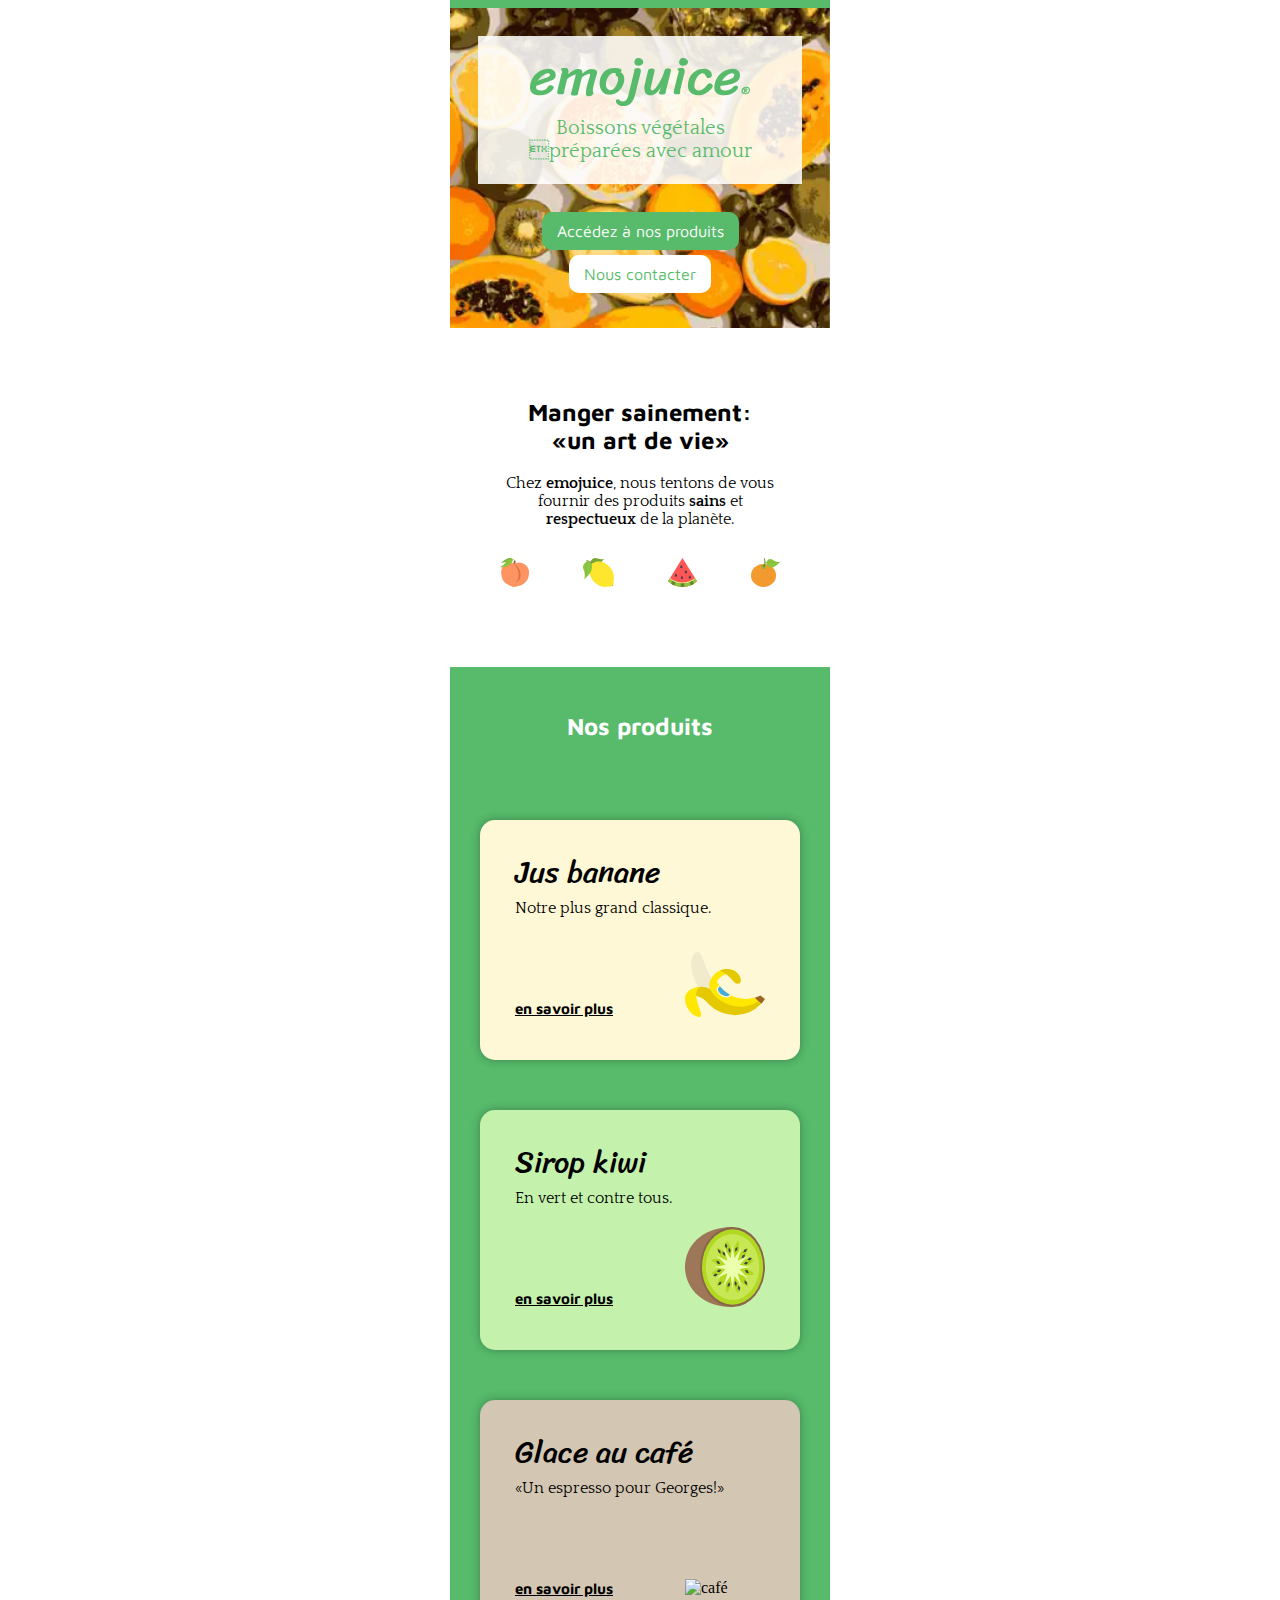
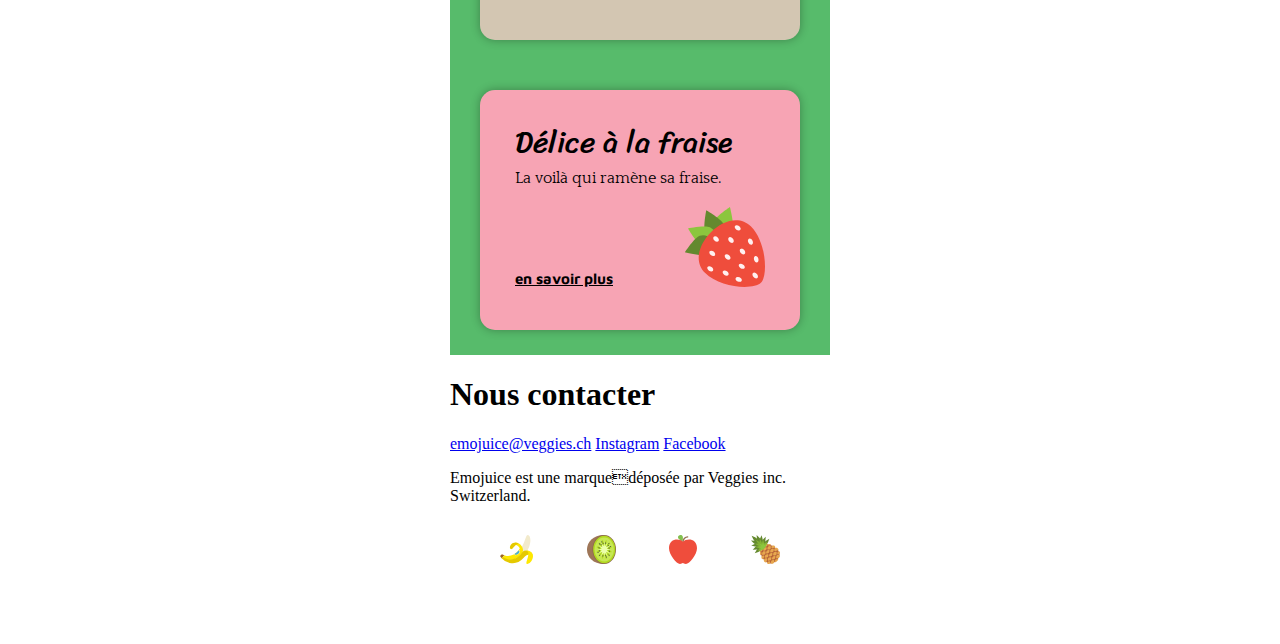
==== commit 48ad9942: "correction main index html" ====
--- a/index.html
+++ b/index.html
@@ -27,12 +27,12 @@
     <p>Chez <strong>emojuice</strong>, nous tentons de vous fournir des produits 
       <strong>sains</strong> et <strong>respectueux</strong> de la planète.
     </p>
-    <nav class="container-fruit">
+    <div class="container-fruit">
       <img src="img/SVG/peche.svg" alt="peche">
       <img src="img/SVG/citron.svg" alt="citron">
       <img src="img/SVG/pasteque.svg" alt="pasteque">
       <img src="img/SVG/orange.svg" alt="orange">
-    </nav>
+    </div>
     <div class="products" id="produits">
       <h1>Nos produits</h1>
     <div class="list">
@@ -78,10 +78,12 @@
       <a href="https://www.facebook.com/Meta/">Facebook</a>
     </div>
       <p>Emojuice est une marquedéposée par Veggies inc. Switzerland.</p>
-      <img src="img/SVG/banane 2.svg" alt="banane">
-      <img src="img/SVG/kiwi.svg" alt="kiwi">
-      <img src="img/SVG/pomme.svg" alt="pomme">
-      <img src="img/SVG/ananas.svg" alt="ananas">
+      <div class="container-fruit">
+        <img src="img/SVG/banane 2.svg" alt="banane">
+        <img src="img/SVG/kiwi.svg" alt="kiwi">
+        <img src="img/SVG/pomme.svg" alt="pomme">
+        <img src="img/SVG/ananas.svg" alt="ananas">
+      </div>
   </footer>
 </body>
 </html>
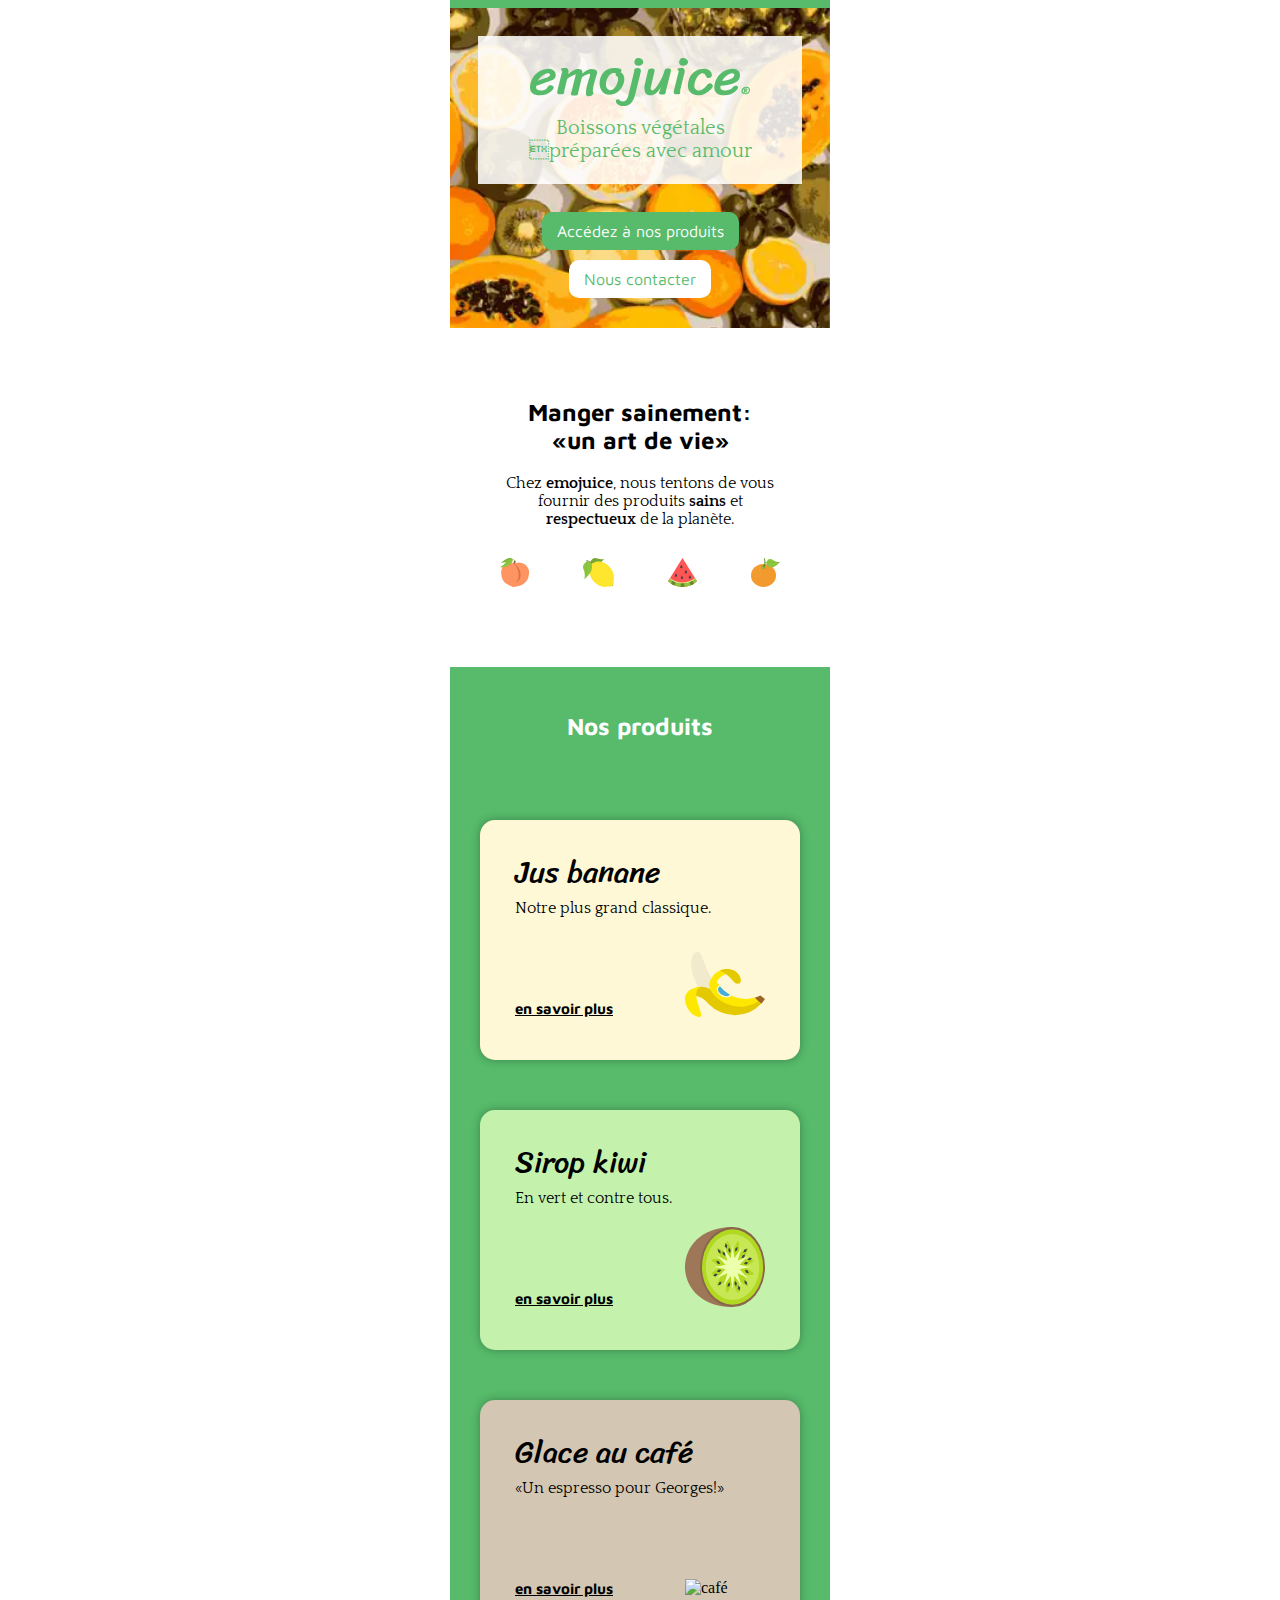
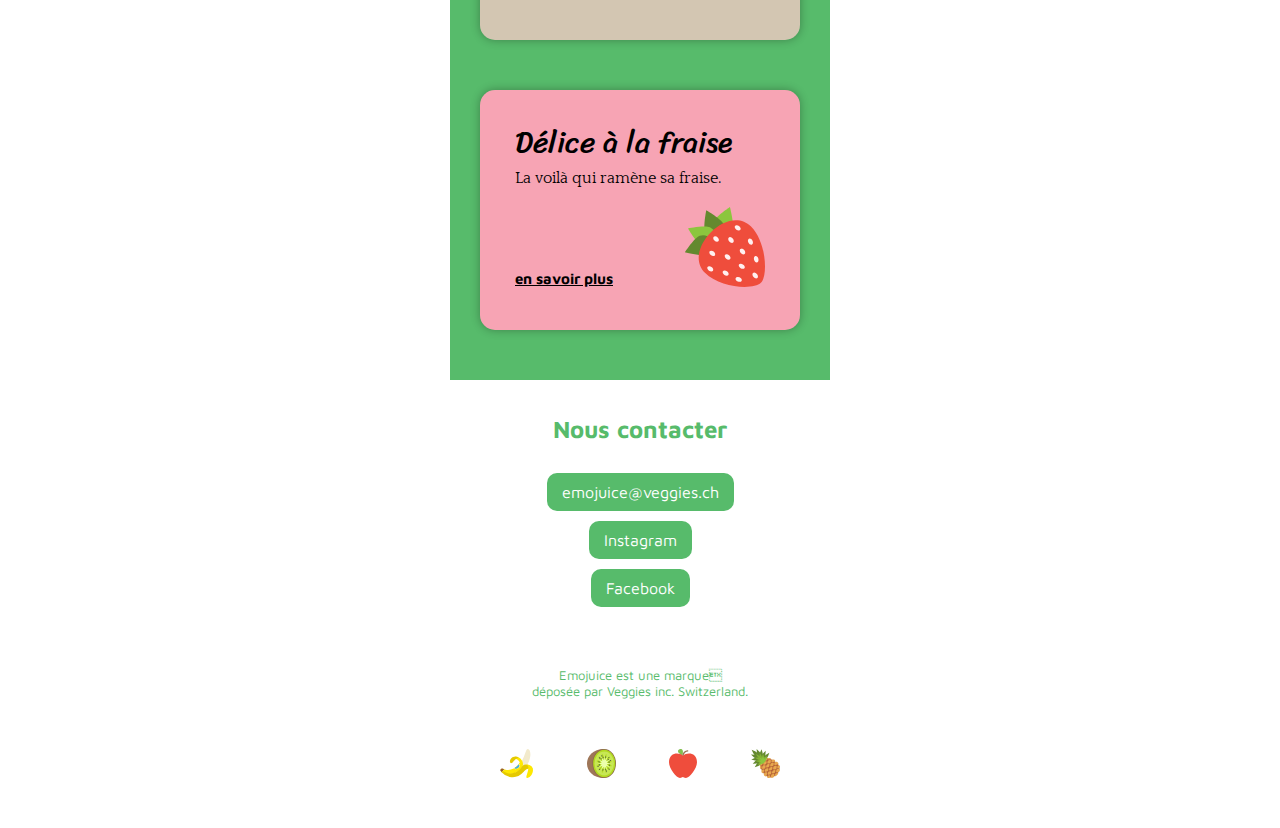
==== commit 400f988b: "fin footer index html" ====
--- a/index.html
+++ b/index.html
@@ -71,13 +71,13 @@
     </div>
   </main>
   <footer>
-    <h1>Nous contacter</h1>
-    <div class="button_mail">
-      <a href="mailto:emojuice@veggies.ch">emojuice@veggies.ch</a>
-      <a href="https://www.instagram.com/">Instagram</a>
-      <a href="https://www.facebook.com/Meta/">Facebook</a>
-    </div>
-      <p>Emojuice est une marquedéposée par Veggies inc. Switzerland.</p>
+    <h2>Nous contacter</h2>
+    <nav>
+      <a class="button" href="mailto:emojuice@veggies.ch">emojuice@veggies.ch</a>
+      <a class="button" href="https://www.instagram.com/">Instagram</a>
+      <a class="button" href="https://www.facebook.com/Meta/">Facebook</a>
+    </nav>
+      <p>Emojuice est une marque<br>déposée par Veggies inc. Switzerland.<br></p>
       <div class="container-fruit">
         <img src="img/SVG/banane 2.svg" alt="banane">
         <img src="img/SVG/kiwi.svg" alt="kiwi">
--- a/css/styles.css
+++ b/css/styles.css
@@ -51,7 +51,7 @@
 
 .button {
   background-color: #57bb6b;
-  margin: 0px 0px 5px;
+  margin: 0px 0px 10px;
   padding: 10px 15px;
   text-decoration: none;
   font-family: 'Maven Pro', sans-serif;
@@ -71,7 +71,7 @@
   padding-top: 50px;
 }
 
-main h2 {
+h2 {
   font-family: 'Maven Pro', sans-serif;
   font-size: 24px;
   text-align: center;
@@ -181,5 +181,24 @@
 
 .product-fraise {
   background-color: #f7a4b4;
-}
-
+  margin-bottom: 50px;
+}
+
+footer h2 {
+  color: #57bb6b;
+  margin-top: 35px;
+  margin-bottom: 30px;
+}
+
+footer p {
+  font-family: 'Maven Pro', sans-serif;
+  font-size: 13px;
+  color: #57bb6b;
+  text-align: center;
+  margin-top: 50px;
+  margin-bottom: 50px;
+}
+
+footer .container-fruit {
+  padding-bottom: 20px;
+}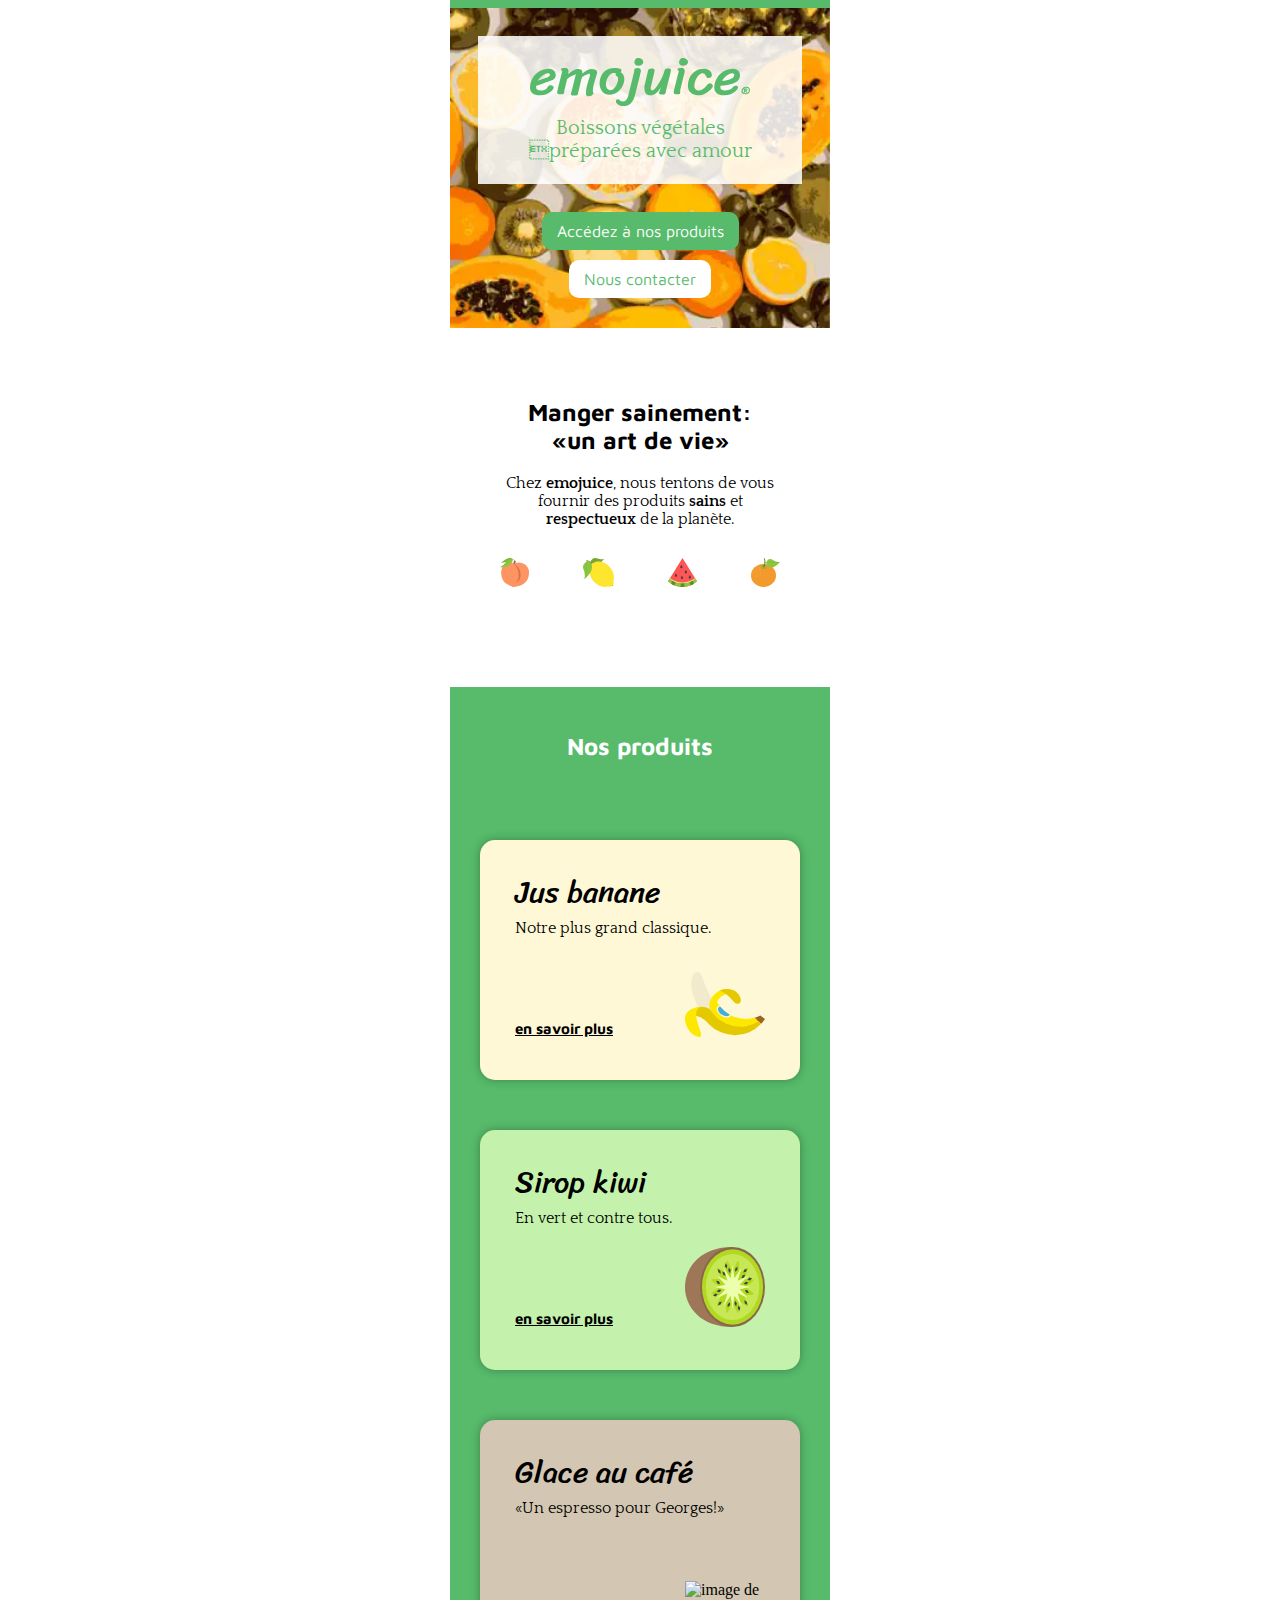
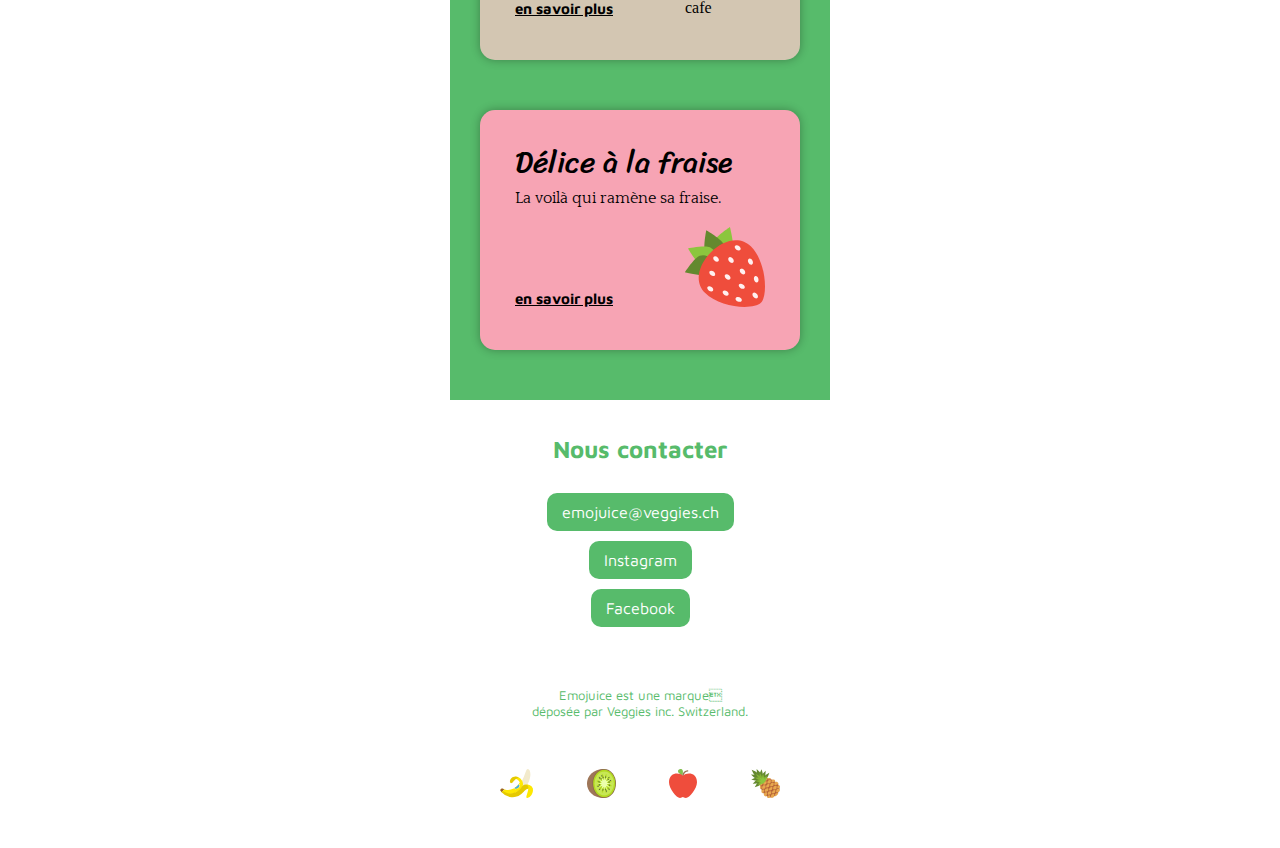
==== commit 62a282e5: "correction accent + rajout id index html" ====
--- a/index.html
+++ b/index.html
@@ -57,7 +57,7 @@
       <p>«Un espresso pour Georges!»</p>
       <div class="more">
         <a href="kiwi.html">en savoir plus</a>
-        <img src="img/SVG/café.svg" alt="café">
+        <img src="img/SVG/cafe.svg" alt="image de cafe">
       </div>
     </article>
     <article class="product-fraise">
@@ -71,7 +71,7 @@
     </div>
   </main>
   <footer>
-    <h2>Nous contacter</h2>
+    <h2 id="contacts">Nous contacter</h2>
     <nav>
       <a class="button" href="mailto:emojuice@veggies.ch">emojuice@veggies.ch</a>
       <a class="button" href="https://www.instagram.com/">Instagram</a>
--- a/css/styles.css
+++ b/css/styles.css
@@ -14,7 +14,7 @@
 }
 
 header {
-  background-image: url('../img/image-fruits.webp');
+  background-image: url("../img/image-fruits.webp");
   height: 320px;
   background-size: cover;
   border-top: 8px solid #57bb6b;
@@ -27,9 +27,9 @@
 
 .title {
   background-color: #ffffffdd;
-  margin: 28px 28px; 
+  margin: 28px 28px;
   padding: 2px 0;
-  font-family: 'Quattrocento', serif;
+  font-family: "Quattrocento", serif;
   font-size: 20px;
   text-align: center;
 }
@@ -46,7 +46,7 @@
 nav {
   display: flex;
   flex-direction: column;
-  align-items: center ;
+  align-items: center;
 }
 
 .button {
@@ -54,7 +54,7 @@
   margin: 0px 0px 10px;
   padding: 10px 15px;
   text-decoration: none;
-  font-family: 'Maven Pro', sans-serif;
+  font-family: "Maven Pro", sans-serif;
   color: #ffffff;
   border-radius: 10px;
 }
@@ -62,7 +62,7 @@
 .button-white {
   background-color: #ffffff;
   text-decoration: none;
-  font-family: 'Maven Pro', sans-serif;
+  font-family: "Maven Pro", sans-serif;
   color: #57bb6b;
   border-radius: 10px;
 }
@@ -72,13 +72,13 @@
 }
 
 h2 {
-  font-family: 'Maven Pro', sans-serif;
+  font-family: "Maven Pro", sans-serif;
   font-size: 24px;
   text-align: center;
 }
 
 main p {
-  font-family: 'Quattrocento', serif;
+  font-family: "Quattrocento", serif;
   font-size: 16px;
   text-align: center;
   margin: 0 50px;
@@ -99,11 +99,10 @@
 .products {
   background-color: #57bb6b;
   padding: 0;
-
 }
 
 .products h1 {
-  font-family: 'Maven Pro', sans-serif;
+  font-family: "Maven Pro", sans-serif;
   font-size: 24px;
   text-align: center;
   color: #ffffff;
@@ -132,7 +131,7 @@
 }
 
 article h2 {
-  font-family: 'Sriracha', cursive;
+  font-family: "Sriracha", cursive;
   font-size: 30px;
   font-weight: 400;
   text-align: left;
@@ -141,12 +140,12 @@
 }
 
 article p {
-  font-family: 'Quattrocento', serif;
+  font-family: "Quattrocento", serif;
   font-size: 16px;
 }
 
 article a {
-  font-family: 'Maven Pro', sans-serif;
+  font-family: "Maven Pro", sans-serif;
   font-weight: 700;
   color: black;
   text-decoration: underline;
@@ -191,7 +190,7 @@
 }
 
 footer p {
-  font-family: 'Maven Pro', sans-serif;
+  font-family: "Maven Pro", sans-serif;
   font-size: 13px;
   color: #57bb6b;
   text-align: center;
@@ -201,4 +200,161 @@
 
 footer .container-fruit {
   padding-bottom: 20px;
-}+}
+
+.title-kiwi {
+  background-color: #ffffffdd;
+  margin: 30px 30px;
+  padding: 15px 0;
+  font-family: "Quattrocento", serif;
+  font-size: 20px;
+  text-align: center;
+}
+
+.title-kiwi img {
+  width: 220px;
+}
+
+.title-kiwi p {
+  margin-top: 1px;
+  color: #57bb6b;
+  font-size: 16px;
+}
+
+.header-kiwi {
+  height: 210px;
+}
+
+.sirop-kiwi {
+  background-color: #c4f2ad;
+  margin-bottom: 80px;
+}
+
+.sirop-kiwi h2 {
+  font-family: "Sriracha", cursive;
+  font-size: 30px;
+  font-weight: 400;
+  margin-bottom: 0;
+  line-height: 1, 5;
+}
+
+.sirop-kiwi p {
+  color: #57bb6b;
+}
+
+.circle-kiwi {
+  width: 100px;
+  background-color: #ffffff;
+  padding: 35px;
+  border-radius: 100%;
+  margin-left: 110px;
+  margin-top: 46px;
+  margin-bottom: 70px;
+  box-shadow: 0 0 10px rgb(0 0 0 / 10%);
+}
+
+.history-kiwi {
+  background-color: #57bb6b;
+}
+
+.history-kiwi h1 {
+  font-family: "Maven Pro", sans-serif;
+  font-size: 22px;
+  text-align: left;
+  color: #ffffff;
+  margin-left: 70px;
+  padding-top: 60px;
+}
+
+.history-kiwi p {
+  font-family: "Quattrocento", serif;
+  font-size: 16px;
+  font-weight: 400;
+  text-align: left;
+  margin-left: 70px;
+  margin-right: 70px;
+  margin-top: 50px;
+  color: #ffffff;
+  margin-bottom: 30px;
+}
+
+.history-kiwi img {
+  margin-left: 70px;
+  margin-right: 70px;
+}
+
+.history-kiwi h3 {
+  font-family: "Quattrocento", serif;
+  font-size: 18px;
+  color: #ffffff;
+  margin: 20px 70px;
+}
+
+.history-kiwi ul {
+  font-family: "Quattrocento", serif;
+  margin: 0 75px;
+  padding-bottom: 60px;
+  color: #ffffff;
+}
+
+main h1 {
+  font-family: "Maven Pro", sans-serif;
+  font-size: 22px;
+  text-align: center;
+  margin-top: 50px;
+  margin-bottom: 50px;
+}
+
+.container-element {
+  display: flex;
+  flex-direction: row;
+  justify-content: space-between;
+  margin: 0 30px;
+  align-items: flex-end;
+}
+
+.product-second {
+  margin: 0;
+  height: 150px;
+  width: 150px;
+}
+
+.product-second h2 {
+  font-size: 20px;
+  margin-left: 15px;
+  line-height: 1;
+}
+
+.container-element .more {
+  display: flex;
+  flex-direction: row;
+  justify-content: space-between;
+  align-items: flex-end;
+  padding: 0 20px;
+  height: 75px;
+}
+
+.container-element {
+  border-radius: 15px;
+  margin-bottom: 45px;
+}
+
+.container-element a {
+  font-family: "Maven Pro", sans-serif;
+  color: black;
+  text-decoration: none;
+  font-size: 30px;
+  font-weight: 400;
+}
+
+.container-element img {
+  width: 55px;
+}
+
+.container-element .product-cafe .more {
+  height: 90px;
+}
+
+.sirop-kiwi .button {
+  margin-bottom: 45px;
+}
